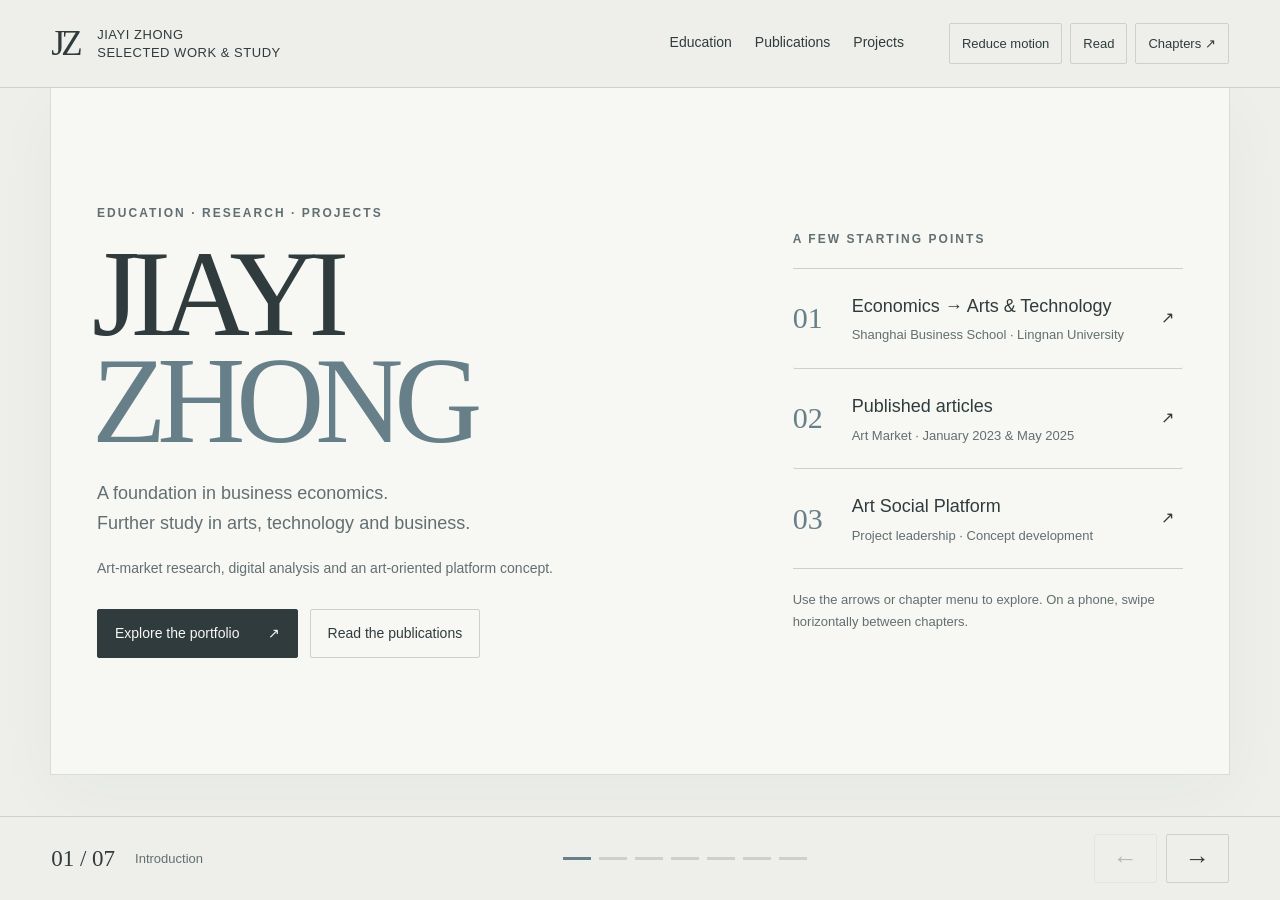
==== index.html @ 995cad55 "Initial commit" ====
<!DOCTYPE html>
<html lang="en">
<head>
  <meta charset="UTF-8">
  <meta name="viewport" content="width=device-width, initial-scale=1">
  <meta name="theme-color" content="#eeefeb">
  <meta name="description"
        content="Jiayi Zhong — education, publications and projects across economics, arts, technology and business.">
  <title>Jiayi Zhong | Education, Research & Projects</title>

  <style>
    :root {
      --paper: #eeefeb;
      --panel: #f7f7f3;
      --ink: #303b3e;
      --muted: #626f72;
      --line: #ccd1cc;
      --blue: #667f88;
      --blue-light: #dfe6e7;
      --sand: #b5aa98;
      --sand-light: #e7e2d9;
      --header: 88px;
      --footer: 84px;
      --serif: Georgia, "Times New Roman", serif;
      --sans: -apple-system, BlinkMacSystemFont, "Segoe UI",
              Arial, sans-serif;
    }

    * { box-sizing: border-box; }

    html {
      scroll-behavior: smooth;
      color-scheme: light;
    }

    body {
      margin: 0;
      background: var(--paper);
      color: var(--ink);
      font-family: var(--sans);
      font-size: 16px;
      line-height: 1.65;
    }

    button, input, select, textarea { font: inherit; }
    button, a { -webkit-tap-highlight-color: transparent; }

    button {
      cursor: pointer;
      color: inherit;
      background: transparent;
      border: 1px solid var(--line);
      border-radius: 2px;
    }

    button, a, summary { touch-action: manipulation; }
    a { color: inherit; text-underline-offset: 4px; }

    button:focus-visible,
    a:focus-visible,
    summary:focus-visible {
      outline: 3px solid var(--blue);
      outline-offset: 5px;
    }

    button:hover { background: var(--blue-light); }
    button:disabled { opacity: .3; cursor: default; }

    h1, h2, h3, p { margin-top: 0; }

    h1, h2 {
      font-family: var(--serif);
      font-weight: 400;
      letter-spacing: -.045em;
    }

    h2 {
      font-size: clamp(36px, 4.6vw, 61px);
      line-height: 1.1;
      margin-bottom: 22px;
    }

    h3 {
      font-size: 21px;
      line-height: 1.35;
      font-weight: 500;
    }

    p { margin-bottom: 18px; }

    .eyebrow {
      margin-bottom: 18px;
      color: var(--muted);
      font-size: 12px;
      font-weight: 600;
      letter-spacing: .17em;
      text-transform: uppercase;
    }

    .small {
      font-size: 14px;
      line-height: 1.6;
      color: var(--muted);
    }

    .muted { color: var(--muted); }

    .sr-only {
      position: absolute;
      width: 1px;
      height: 1px;
      padding: 0;
      margin: -1px;
      overflow: hidden;
      clip: rect(0, 0, 0, 0);
      white-space: nowrap;
      border: 0;
    }

    .site-header {
      position: fixed;
      inset: 0 0 auto;
      height: var(--header);
      z-index: 30;
      display: flex;
      align-items: center;
      justify-content: space-between;
      gap: 20px;
      padding: 0 4vw;
      background: var(--paper);
      border-bottom: 1px solid var(--line);
    }

    .brand {
      display: flex;
      align-items: center;
      gap: 13px;
      flex-shrink: 0;
      padding: 0;
      border: 0;
      text-align: left;
    }

    .brand:hover { background: transparent; }

    .monogram {
      font: 35px/.9 var(--serif);
      letter-spacing: -.1em;
      padding-right: 5px;
    }

    .brand-name {
      font-size: 13px;
      font-weight: 500;
      line-height: 1.35;
      letter-spacing: .04em;
    }

    .primary-nav {
      display: flex;
      gap: 23px;
      margin-left: auto;
      margin-right: 25px;
    }

    .primary-nav button {
      padding: 7px 0;
      border: 0;
      border-bottom: 1px solid transparent;
      font-size: 14px;
    }

    .primary-nav button:hover,
    .primary-nav button[aria-current] {
      background: transparent;
      border-bottom-color: var(--blue);
    }

    .toolbar { display: flex; gap: 8px; }

    .toolbar button {
      padding: 9px 12px;
      font-size: 13px;
      white-space: nowrap;
    }

    .toolbar button[aria-pressed="true"] {
      background: var(--ink);
      color: var(--panel);
      border-color: var(--ink);
    }

    .presentation { overflow: hidden; }

    .presentation #stage {
      position: fixed;
      inset: var(--header) 0 var(--footer);
      overflow: hidden;
      background-image:
        radial-gradient(var(--line) .6px, transparent .6px);
      background-size: 22px 22px;
    }

    .presentation #world {
      position: absolute;
      left: 50%;
      top: 50%;
      transform-origin: 0 0;
      will-change: transform;
    }

    .scene {
      position: relative;
      padding: 42px 46px;
      background: var(--panel);
      border: 1px solid var(--line);
      scroll-margin-top: calc(var(--header) + 18px);
      scrollbar-width: thin;
      scrollbar-color: #a4b1b5 transparent;
    }

    .presentation .scene {
      position: absolute;
      margin: 0;
      overflow: auto;
      overscroll-behavior: contain;
      transform-origin: center;
      box-shadow: 0 20px 65px rgba(40, 55, 60, .035);
    }

    .presentation .scene:not(.active) {
      pointer-events: none;
      opacity: .72;
    }

    .presentation .scene.active { border-color: #d8ddd7; }

    .scene::-webkit-scrollbar { width: 5px; }
    .scene::-webkit-scrollbar-thumb { background: #a4b1b5; }

    .hero-layout {
      min-height: 100%;
      display: grid;
      grid-template-columns: 1.25fr .75fr;
      gap: 45px;
      align-items: center;
    }

    .hero-title {
      margin: 0 0 24px -5px;
      font-size: clamp(75px, 10vw, 122px);
      line-height: .87;
      letter-spacing: -.075em;
    }

    .hero-title span {
      display: block;
      color: var(--blue);
    }

    .hero-intro {
      max-width: 470px;
      font-size: 18px;
      color: var(--muted);
      line-height: 1.7;
    }

    .hero-links {
      display: flex;
      flex-wrap: wrap;
      gap: 12px;
      margin-top: 30px;
    }

    .solid-button,
    .text-button {
      display: inline-flex;
      align-items: center;
      justify-content: space-between;
      gap: 28px;
      padding: 12px 17px;
      font-size: 14px;
      text-decoration: none;
    }

    .solid-button {
      border: 1px solid var(--ink);
      background: var(--ink);
      color: var(--panel);
    }

    .solid-button:hover {
      color: white;
      background: var(--blue);
      border-color: var(--blue);
    }

    .text-button { border: 1px solid var(--line); }
    .text-button:hover { background: var(--blue-light); }

    .hero-index {
      border-top: 1px solid var(--line);
      border-bottom: 1px solid var(--line);
    }

    .index-row {
      display: grid;
      grid-template-columns: 47px 1fr 22px;
      width: 100%;
      gap: 12px;
      align-items: center;
      padding: 23px 0;
      border: 0;
      border-bottom: 1px solid var(--line);
      text-align: left;
    }

    .index-row:last-child { border-bottom: 0; }
    .index-row:hover { background: transparent; color: var(--blue); }

    .index-number {
      font: 30px var(--serif);
      color: var(--blue);
    }

    .index-row strong {
      display: block;
      font-size: 18px;
      font-weight: 500;
    }

    .index-row small {
      display: block;
      color: var(--muted);
      font-size: 13px;
      line-height: 1.5;
      margin-top: 4px;
    }

    .hero-note {
      margin: 20px 0 0;
      font-size: 13px;
      color: var(--muted);
    }

    .section-heading {
      display: grid;
      grid-template-columns: 1fr .8fr;
      gap: 36px;
      align-items: end;
      margin-bottom: 24px;
    }

    .section-heading h2 { margin-bottom: 0; }
    .section-heading > p { margin-bottom: 3px; color: var(--muted); }

    .education-list {
      display: grid;
      gap: 14px;
    }

    .education-card {
      display: grid;
      grid-template-columns: 170px 1fr;
      gap: 24px;
      padding: 22px 0;
      border-top: 1px solid var(--line);
    }

    .education-date {
      padding-top: 2px;
      font-size: 14px;
      color: var(--muted);
    }

    .education-date strong {
      display: block;
      margin-top: 6px;
      color: var(--blue);
      font-size: 12px;
      font-weight: 500;
      text-transform: uppercase;
      letter-spacing: .08em;
    }

    .education-card h3 { margin: 0 0 5px; }

    .degree {
      margin-bottom: 7px;
      font-size: 17px;
    }

    .location {
      color: var(--muted);
      font-size: 13px;
    }

    .course-list {
      display: grid;
      grid-template-columns: 1fr 1fr;
      gap: 5px 22px;
      margin: 12px 0 0;
      padding-left: 18px;
      font-size: 14px;
      color: var(--muted);
    }

    .score-row {
      display: flex;
      flex-wrap: wrap;
      gap: 16px;
      align-items: center;
      margin-top: 12px;
      font-size: 14px;
    }

    .score-row strong {
      font-family: var(--serif);
      font-size: 24px;
      font-weight: 400;
      color: var(--blue);
    }

    .score-track {
      width: 145px;
      height: 5px;
      background: var(--blue-light);
    }

    .score-track span {
      display: block;
      width: 85.29%;
      height: 100%;
      background: var(--blue);
    }

    .publication-grid {
      display: grid;
      grid-template-columns: 1fr 1fr;
      gap: 22px;
      margin-top: 28px;
    }

    .publication-card {
      display: flex;
      flex-direction: column;
      padding: 25px;
      border: 1px solid var(--line);
      background: #f1f3ef;
    }

    .publication-card:first-child {
      border-top: 3px solid var(--blue);
    }

    .publication-card:last-child {
      border-top: 3px solid var(--sand);
    }

    .publication-meta {
      display: flex;
      flex-wrap: wrap;
      align-items: center;
      justify-content: space-between;
      gap: 10px;
      margin-bottom: 22px;
      color: var(--muted);
      font-size: 13px;
    }

    .author-role {
      padding: 3px 8px;
      border: 1px solid var(--line);
      color: var(--ink);
      font-size: 12px;
      white-space: nowrap;
    }

    .publication-card h3 {
      font: 28px/1.2 var(--serif);
      margin-bottom: 18px;
    }

    .publication-card p {
      font-size: 15px;
      color: var(--muted);
    }

    .publication-card .publication-link {
      align-self: flex-start;
      margin-top: auto;
      padding-top: 14px;
      font-size: 14px;
    }

    .publication-link button {
      border: 0;
      padding: 0;
      text-decoration: underline;
      text-underline-offset: 4px;
      font-size: 14px;
    }

    .publication-link button:hover { background: transparent; }

    .two-columns {
      display: grid;
      grid-template-columns: .85fr 1.15fr;
      gap: 40px;
      align-items: start;
    }

    .two-columns > * { min-width: 0; }

    .research-topics {
      margin: 27px 0 20px;
      padding: 0;
      list-style: none;
    }

    .research-topics li {
      padding: 10px 0;
      border-bottom: 1px solid var(--line);
      font-size: 16px;
    }

    .research-topics li span {
      display: inline-block;
      min-width: 34px;
      color: var(--blue);
      font: 18px var(--serif);
    }

    .chart-panel {
      padding: 27px;
      border: 1px solid var(--line);
      background: #f0f3f1;
    }

    .chart-panel h3 { font-size: 19px; }

    .segmented {
      display: flex;
      flex-wrap: wrap;
      gap: 6px;
      margin: 18px 0;
    }

    .segmented button {
      padding: 7px 10px;
      font-size: 13px;
    }

    .segmented button[aria-pressed="true"] {
      color: var(--panel);
      background: var(--ink);
      border-color: var(--ink);
    }

    .catalogue-number {
      font: 72px/1 var(--serif);
      letter-spacing: -.06em;
      color: var(--blue);
      margin: 24px 0 7px;
    }

    #catalogueLabel {
      display: block;
      min-height: 25px;
      margin-bottom: 24px;
      font-size: 14px;
    }

    .catalogue-bar {
      display: flex;
      gap: 4px;
      width: 100%;
      height: 110px;
      margin-bottom: 13px;
    }

    .catalogue-segment {
      display: flex;
      flex-direction: column;
      justify-content: center;
      align-items: center;
      gap: 2px;
      min-width: 0;
      padding: 8px;
      border: 0;
      transition: opacity .25s ease;
    }

    .catalogue-segment:first-child {
      flex: 108;
      background: var(--blue);
      color: white;
    }

    .catalogue-segment:last-child {
      flex: 51;
      background: var(--sand-light);
      color: var(--ink);
    }

    .catalogue-segment:hover { filter: brightness(1.04); }
    .catalogue-segment.dimmed { opacity: .36; }

    .catalogue-segment strong {
      font: 29px var(--serif);
      font-weight: 400;
    }

    .catalogue-segment span,
    .catalogue-segment small {
      font-size: 12px;
      white-space: nowrap;
    }

    .chart-note {
      margin: 18px 0;
      padding-top: 15px;
      min-height: 88px;
      border-top: 1px solid var(--line);
      color: var(--muted);
      font-size: 14px;
    }

    details > summary {
      cursor: pointer;
      list-style-position: outside;
    }

    .data-details {
      margin-top: 15px;
      font-size: 14px;
    }

    table {
      border-collapse: collapse;
      width: 100%;
      margin-top: 12px;
      font-size: 13px;
    }

    th, td {
      text-align: left;
      padding: 8px 4px;
      border-bottom: 1px solid var(--line);
    }

    th { font-weight: 500; }

    .project-card {
      background: var(--blue-light);
      border: 1px solid var(--line);
      padding: 30px;
    }

    .project-card h3 {
      font: 36px/1.12 var(--serif);
      margin-bottom: 18px;
    }

    .project-role {
      display: inline-block;
      margin-bottom: 16px;
      padding: 4px 10px;
      border: 1px solid #b9c6c9;
      font-size: 13px;
    }

    .project-pillars {
      display: grid;
      grid-template-columns: repeat(3, 1fr);
      gap: 10px;
      margin-top: 25px;
    }

    .pillar {
      padding: 15px 10px;
      border-top: 1px solid #aabac0;
    }

    .pillar span {
      display: block;
      color: var(--muted);
      font: 22px var(--serif);
      margin-bottom: 10px;
    }

    .pillar strong {
      display: block;
      font-size: 14px;
      font-weight: 500;
      line-height: 1.4;
    }

    .leadership {
      margin-top: 25px;
      border-top: 1px solid var(--line);
    }

    .leadership-item {
      padding: 18px 0;
      border-bottom: 1px solid var(--line);
    }

    .leadership-item h3 {
      margin-bottom: 5px;
      font-size: 17px;
    }

    .leadership-item p {
      margin: 0;
      color: var(--muted);
      font-size: 14px;
    }

    .experience-layout {
      display: grid;
      grid-template-columns: .62fr 1.38fr;
      gap: 35px;
    }

    .experience-metric {
      border-top: 1px solid var(--line);
      padding: 18px 0;
    }

    .experience-metric strong {
      display: block;
      color: var(--blue);
      font: 42px/1.1 var(--serif);
      margin-bottom: 8px;
    }

    .experience-metric p {
      font-size: 14px;
      color: var(--muted);
      margin-bottom: 0;
    }

    .experience-list {
      border-top: 1px solid var(--line);
    }

    .job {
      padding: 19px 0;
      border-bottom: 1px solid var(--line);
    }

    .job summary { padding-left: 5px; }

    .job summary strong {
      font-weight: 500;
      font-size: 18px;
    }

    .job-summary {
      display: block;
      margin: 5px 0 0 20px;
      font-size: 13px;
      color: var(--muted);
    }

    .job ul {
      padding-left: 23px;
      margin: 16px 0 0;
      font-size: 15px;
      color: var(--muted);
    }

    .job li { margin: 0 0 11px; }

    .contact-grid {
      display: grid;
      grid-template-columns: 1.05fr .95fr;
      gap: 42px;
    }

    .honor-row {
      display: grid;
      grid-template-columns: 104px 1fr;
      gap: 16px;
      padding: 14px 0;
      border-bottom: 1px solid var(--line);
      font-size: 15px;
    }

    .honor-row > span {
      color: var(--muted);
      font-size: 13px;
    }

    .honor-row p { margin: 0; }

    .language-row {
      display: flex;
      justify-content: space-between;
      gap: 15px;
      padding: 9px 0;
      border-bottom: 1px solid var(--line);
      font-size: 15px;
    }

    .language-row span { color: var(--muted); }

    .tags {
      display: flex;
      flex-wrap: wrap;
      gap: 8px;
      padding: 0;
      list-style: none;
    }

    .tags li {
      padding: 7px 11px;
      border: 1px solid var(--line);
      font-size: 14px;
    }

    .contact-block {
      grid-column: 1 / -1;
      border-top: 1px solid var(--line);
      margin-top: 8px;
      padding-top: 23px;
    }

    .contact-block a {
      overflow-wrap: anywhere;
      text-decoration-thickness: 1px;
    }

    .email {
      display: block;
      margin-bottom: 9px;
      font: clamp(23px, 3.8vw, 40px)/1.2 var(--serif);
      letter-spacing: -.03em;
    }

    .footer-nav {
      position: fixed;
      inset: auto 0 0;
      height: var(--footer);
      z-index: 30;
      display: flex;
      justify-content: space-between;
      align-items: center;
      gap: 25px;
      padding: 0 4vw;
      background: var(--paper);
      border-top: 1px solid var(--line);
    }

    .chapter-status {
      display: flex;
      align-items: center;
      gap: 20px;
      min-width: 225px;
    }

    #counter {
      font: 23px var(--serif);
      white-space: nowrap;
    }

    #chapterName {
      font-size: 13px;
      color: var(--muted);
    }

    .progress-nav { display: flex; gap: 8px; }

    .progress-nav button {
      width: 28px;
      height: 22px;
      padding: 9px 0;
      border: 0;
      position: relative;
    }

    .progress-nav button::before {
      content: "";
      display: block;
      height: 3px;
      width: 100%;
      background: var(--line);
    }

    .progress-nav button:hover { background: transparent; }
    .progress-nav button[aria-current]::before { background: var(--blue); }

    .arrow-buttons { display: flex; gap: 9px; }

    .arrow-buttons button {
      padding: 3px 18px;
      font-size: 25px;
    }

    #contents {
      width: min(900px, calc(100vw - 32px));
      max-height: calc(100vh - 44px);
      border: 1px solid var(--line);
      padding: 32px;
      color: var(--ink);
      background: var(--panel);
      overflow: auto;
    }

    #contents::backdrop { background: rgba(39, 52, 57, .65); }

    .contents-heading {
      display: flex;
      align-items: center;
      justify-content: space-between;
      gap: 20px;
      margin-bottom: 18px;
    }

    .contents-heading h2 {
      margin: 0;
      font-size: 39px;
    }

    #closeContents { padding: 6px 13px; }

    .contents-grid {
      display: grid;
      grid-template-columns: 1fr 1fr;
      gap: 10px;
    }

    .contents-grid button {
      padding: 20px;
      text-align: left;
    }

    .contents-grid button span {
      color: var(--blue);
      font: 22px var(--serif);
      margin-right: 12px;
    }

    .contents-grid button strong {
      font-size: 16px;
      font-weight: 500;
    }

    .contents-grid button small {
      display: block;
      margin-top: 8px;
      color: var(--muted);
      font-size: 13px;
    }

    .reading { overflow: auto; }

    .reading #stage {
      position: relative;
      margin: calc(var(--header) + 22px) 0 calc(var(--footer) + 22px);
      overflow: visible;
    }

    .reading #world {
      position: static;
      transform: none !important;
    }

    .reading .scene {
      position: relative !important;
      left: auto !important;
      top: auto !important;
      width: min(1180px, calc(100% - 32px)) !important;
      height: auto !important;
      min-height: 560px;
      margin: 0 auto 25px;
      transform: none !important;
      opacity: 1;
    }

    .reading .hero-layout { min-height: 490px; }
    .reading .progress-nav { display: none; }

    .no-js .primary-nav,
    .no-js .toolbar,
    .no-js .footer-nav {
      display: none;
    }

    .no-js .hero-links { display: none; }

    .no-js-note {
      max-width: 1180px;
      margin: calc(var(--header) + 16px) auto 0;
      padding: 0 20px;
    }

    .reduced *,
    .reduced *::before,
    .reduced *::after {
      scroll-behavior: auto !important;
      transition: none !important;
    }

    @media (max-width: 1000px) {
      .primary-nav { gap: 16px; margin-right: 10px; }
      .brand-name { display: none; }
      .scene { padding: 32px; }
      .two-columns { gap: 28px; }
      .experience-layout { grid-template-columns: .7fr 1.3fr; gap: 26px; }
    }

    @media (max-width: 820px) {
      .primary-nav { display: none; }

      .hero-layout,
      .two-columns,
      .section-heading,
      .publication-grid,
      .experience-layout,
      .contact-grid {
        grid-template-columns: 1fr;
      }

      .hero-layout { gap: 28px; }
      .hero-title { font-size: 91px; }
      .hero-index { margin-top: 5px; }

      .index-row { padding: 16px 0; }

      .section-heading { gap: 16px; }
      .section-heading > p { max-width: 600px; }
      .publication-grid { gap: 17px; }

      .experience-metrics {
        display: grid;
        grid-template-columns: 1fr 1fr;
        gap: 20px;
      }

      .contact-grid { gap: 27px; }
      .progress-nav { display: none; }
      .contact-block { grid-column: auto; }
    }

    @media (max-width: 600px) {
      :root { --header: 76px; --footer: 72px; }

      .site-header {
        gap: 10px;
        padding: 0 16px;
      }

      .monogram { font-size: 29px; }

      .toolbar { gap: 5px; }

      .toolbar button {
        font-size: 12px;
        padding: 8px 9px;
      }

      .scene { padding: 25px 21px; }
      .eyebrow { font-size: 11px; }
      h2 { font-size: 39px; }

      .hero-title {
        font-size: clamp(66px, 20vw, 90px);
        margin-bottom: 22px;
      }

      .hero-intro { font-size: 16px; }
      .hero-links { margin-top: 22px; }
      .hero-layout { gap: 24px; }

      .hero-index .index-row { padding: 13px 0; }
      .index-row strong { font-size: 16px; }

      .education-card {
        grid-template-columns: 1fr;
        gap: 9px;
        padding: 20px 0;
      }

      .education-date strong {
        display: inline-block;
        margin-left: 10px;
        margin-top: 0;
      }

      .course-list { grid-template-columns: 1fr; }

      .publication-card { padding: 21px; }
      .publication-card h3 { font-size: 27px; }

      .chart-panel { padding: 22px 18px; }
      .catalogue-number { font-size: 66px; }

      .catalogue-bar { height: 110px; }

      .project-card { padding: 24px 20px; }
      .project-card h3 { font-size: 33px; }
      .project-pillars { gap: 4px; }
      .pillar { padding: 13px 6px; }
      .pillar strong { font-size: 13px; }

      .experience-metric strong { font-size: 35px; }

      .honor-row {
        grid-template-columns: 82px 1fr;
        gap: 12px;
      }

      .footer-nav {
        padding: 0 16px;
        gap: 12px;
      }

      .chapter-status {
        gap: 11px;
        min-width: 0;
      }

      #counter { font-size: 21px; }
      #chapterName { font-size: 12px; }

      .arrow-buttons { gap: 6px; }
      .arrow-buttons button { padding: 2px 12px; }

      #contents { padding: 24px 18px; }
      .contents-heading h2 { font-size: 33px; }
      .contents-grid { grid-template-columns: 1fr; }
      .contents-grid button { padding: 15px; }

      .reading .scene {
        min-height: 0;
        width: calc(100% - 24px) !important;
      }

      .reading .hero-layout { min-height: 0; }
    }

    @media (prefers-reduced-motion: reduce) {
      html { scroll-behavior: auto; }
      * { transition: none !important; }
    }

    @media print {
      .site-header,
      .footer-nav,
      .toolbar,
      .hero-links,
      #contents {
        display: none !important;
      }

      body { overflow: visible !important; }

      #stage, #world {
        position: static !important;
        overflow: visible !important;
        transform: none !important;
        margin: 0 !important;
      }

      .scene {
        position: relative !important;
        left: auto !important;
        top: auto !important;
        width: 100% !important;
        height: auto !important;
        min-height: 0 !important;
        transform: none !important;
        opacity: 1 !important;
        padding: 24px;
        margin: 0 0 24px;
        break-inside: avoid;
      }
    }
  </style>
</head>

<body class="reading no-js">

  <header class="site-header">
    <button class="brand" data-step="0" aria-label="Go to introduction">
      <span class="monogram">JZ</span>
      <span class="brand-name">JIAYI ZHONG<br>SELECTED WORK & STUDY</span>
    </button>

    <nav class="primary-nav" aria-label="Featured sections">
      <button data-step="1">Education</button>
      <button data-step="2">Publications</button>
      <button data-step="4">Projects</button>
    </nav>

    <div class="toolbar">
      <button id="motion"
              type="button"
              aria-pressed="false"
              title="Turn reduced motion on or off">
        Reduce motion
      </button>

      <button id="read"
              type="button"
              aria-pressed="false"
              aria-label="Switch to continuous reading">
        Read
      </button>

      <button id="openContents"
              type="button"
              aria-haspopup="dialog">
        Chapters ↗
      </button>
    </div>
  </header>

  <noscript>
    <p class="no-js-note">
      You are viewing the continuous reading version.
      Enable JavaScript for animated navigation and interactive charts.
    </p>
  </noscript>

  <main id="stage" aria-label="Jiayi Zhong interactive portfolio">
    <div id="world">

      <!-- 01 / INTRODUCTION -->
      <section class="scene"
               id="about"
               data-title="Introduction"
               aria-labelledby="aboutTitle">

        <div class="hero-layout">
          <div>
            <p class="eyebrow">Education · Research · Projects</p>

            <h1 id="aboutTitle" class="hero-title">
              JIAYI
              <span>ZHONG</span>
            </h1>

            <p class="hero-intro">
              A foundation in business economics.<br>
              Further study in arts, technology and business.
            </p>

            <p class="small">
              Art-market research, digital analysis and an
              art-oriented platform concept.
            </p>

            <div class="hero-links">
              <button class="solid-button" data-step="1">
                Explore the portfolio <span aria-hidden="true">↗</span>
              </button>
              <button class="text-button" data-step="2">
                Read the publications
              </button>
            </div>
          </div>

          <div>
            <p class="eyebrow">A few starting points</p>

            <div class="hero-index">
              <button class="index-row" data-step="1">
                <span class="index-number">01</span>
                <span>
                  <strong>Economics → Arts & Technology</strong>
                  <small>Shanghai Business School · Lingnan University</small>
                </span>
                <span aria-hidden="true">↗</span>
              </button>

              <button class="index-row" data-step="2">
                <span class="index-number">02</span>
                <span>
                  <strong>Published articles</strong>
                  <small>Art Market · January 2023 & May 2025</small>
                </span>
                <span aria-hidden="true">↗</span>
              </button>

              <button class="index-row" data-step="4">
                <span class="index-number">03</span>
                <span>
                  <strong>Art Social Platform</strong>
                  <small>Project leadership · Concept development</small>
                </span>
                <span aria-hidden="true">↗</span>
              </button>
            </div>

            <p class="hero-note">
              Use the arrows or chapter menu to explore.
              On a phone, swipe horizontally between chapters.
            </p>
          </div>
        </div>
      </section>

      <!-- 02 / EDUCATION -->
      <section class="scene"
               id="education"
               data-title="Education"
               aria-labelledby="educationTitle">

        <p class="eyebrow">01 / Education</p>

        <div class="section-heading">
          <h2 id="educationTitle">An interdisciplinary<br>foundation.</h2>
          <p>
            Business economics, followed by postgraduate study
            connecting the arts with technology and commercial practice.
          </p>
        </div>

        <div class="education-list">
          <article class="education-card">
            <div class="education-date">
              Aug. 2026 – Jun. 2027
              <strong>Expected graduation</strong>
            </div>

            <div>
              <h3>Lingnan University</h3>
              <p class="degree">
                Master of Science in Arts Technology and Business
                <span class="muted">(MScATB)</span>
              </p>
              <div class="location">Hong Kong SAR</div>

              <ul class="course-list">
                <li>Accounting and Finance for Arts Industry</li>
                <li>Art Finance and Technology</li>
                <li>History of Chinese and Western Art</li>
                <li>Design Thinking and Creativity</li>
                <li>Interactive Arts and Technology</li>
                <li>From AI to NFTs</li>
              </ul>
            </div>
          </article>

          <article class="education-card">
            <div class="education-date">Sep. 2019 – Jun. 2023</div>

            <div>
              <h3>Shanghai Business School</h3>
              <p class="degree">Bachelor of Economics, Business Economics</p>
              <div class="location">Shanghai, China</div>

              <div class="score-row">
                <span>Average score</span>
                <strong>85.29 <span class="small">/ 100</span></strong>
                <div class="score-track" aria-hidden="true"><span></span></div>
              </div>

              <p class="small" style="margin: 12px 0 0;">
                Core courses: Macroeconomics, Microeconomics,
                Statistical Methods.
              </p>
            </div>
          </article>

          <article class="education-card">
            <div class="education-date">Jan. 2022</div>

            <div>
              <h3>York University</h3>
              <p class="degree">
                Innovation, Strategic Management and Global Leadership
                Training Programme
              </p>
              <div class="location">Toronto, Canada · Online</div>
              <p class="small" style="margin: 8px 0 0;">
                Certificate in Strategic Leadership and Innovation
              </p>
            </div>
          </article>
        </div>
      </section>

      <!-- 03 / PUBLICATIONS -->
      <section class="scene"
               id="publications"
               data-title="Publications"
               aria-labelledby="publicationsTitle">

        <p class="eyebrow">02 / Research & Publications</p>

        <div class="section-heading">
          <h2 id="publicationsTitle">Reading the market<br>through its records.</h2>
          <p>
            Two articles in <em>Art Market</em>, examining an artist’s
            auction history and the changing practices of auction houses.
          </p>
        </div>

        <div class="publication-grid">
          <article class="publication-card">
            <div class="publication-meta">
              <span>May 2025 · <em>Art Market</em></span>
              <span class="author-role">First author</span>
            </div>

            <h3>
              She Is Unmistakably Herself: An Analysis of the Auction
              Market for Berthe Morisot’s Works
            </h3>

            <p>
              Analysed historical auction catalogues and market-price
              data to trace the auction performance of Berthe Morisot’s
              works from the 1960s to the 21st century.
            </p>

            <p>
              Compared media, auction houses, geographic markets and
              price trends to examine changes in the market recognition
              of her works.
            </p>

            <div class="publication-link">
              <a href="https://morisot-art-market.hoiyeungkan.chatgpt.site/"
                 target="_blank"
                 rel="noopener noreferrer">
                Explore the interactive article ↗
              </a>
            </div>
          </article>

          <article class="publication-card">
            <div class="publication-meta">
              <span>January 2023 · <em>Art Market</em></span>
              <span class="author-role">Third author</span>
            </div>

            <h3>
              Those Green-Cover Auction Catalogues of the 1960s–1970s
            </h3>

            <p>
              Examined 159 historical auction catalogues from Sotheby’s
              and Christie’s: 108 from Sotheby’s and 51 from Christie’s.
            </p>

            <p>
              Analysed catalogue design, auction rules, commission
              structures and pricing information to explore changes
              in auction-house practices and the development of the
              modern art auction market.
            </p>

            <div class="publication-link">
              <button data-step="3">Explore the research sample ↗</button>
            </div>
          </article>
        </div>
      </section>

      <!-- 04 / RESEARCH DATA -->
      <section class="scene"
               id="research"
               data-title="Research sample"
               aria-labelledby="researchTitle">

        <div class="two-columns">
          <div>
            <p class="eyebrow">03 / A closer look at the research</p>
            <h2 id="researchTitle">159 catalogues.<br>A record of change.</h2>

            <p>
              The co-authored study of green-cover auction catalogues
              draws on materials from two auction houses in the
              1960s–1970s.
            </p>

            <ul class="research-topics">
              <li><span>01</span> Catalogue design</li>
              <li><span>02</span> Auction rules</li>
              <li><span>03</span> Commission structures</li>
              <li><span>04</span> Pricing information</li>
            </ul>

            <p class="small">
              Source: research sample reported in the supplied CV,
              for “Those Green-Cover Auction Catalogues of the
              1960s–1970s”, <em>Art Market</em>, January 2023.
            </p>
          </div>

          <div class="chart-panel">
            <h3>Composition of the catalogue sample</h3>
            <p class="small">Select an auction house to inspect its contribution.</p>

            <div class="segmented"
                 role="group"
                 aria-label="Focus on an auction house">
              <button data-house="all" aria-pressed="true">All catalogues</button>
              <button data-house="sothebys" aria-pressed="false">Sotheby’s</button>
              <button data-house="christies" aria-pressed="false">Christie’s</button>
            </div>

            <div id="catalogueNumber" class="catalogue-number">159</div>
            <span id="catalogueLabel">historical auction catalogues</span>

            <div class="catalogue-bar"
                 role="group"
                 aria-label="108 Sotheby's catalogues and 51 Christie's catalogues">
              <button class="catalogue-segment"
                      data-house="sothebys"
                      aria-label="Sotheby's: 108 catalogues, 67.9 percent of the sample"
                      aria-pressed="false">
                <small>Sotheby’s</small>
                <strong>108</strong>
                <span>67.9%</span>
              </button>

              <button class="catalogue-segment"
                      data-house="christies"
                      aria-label="Christie's: 51 catalogues, 32.1 percent of the sample"
                      aria-pressed="false">
                <small>Christie’s</small>
                <strong>51</strong>
                <span>32.1%</span>
              </button>
            </div>

            <p class="small">Share of the 159-catalogue sample.</p>

            <p id="catalogueNote" class="chart-note" aria-live="polite">
              The study examined 108 Sotheby’s and 51 Christie’s
              catalogues from the 1960s–1970s.
            </p>

            <details class="data-details">
              <summary>View the underlying data</summary>
              <table>
                <caption class="sr-only">Catalogue sample by auction house</caption>
                <thead>
                  <tr>
                    <th scope="col">Auction house</th>
                    <th scope="col">Catalogues</th>
                    <th scope="col">Share</th>
                  </tr>
                </thead>
                <tbody>
                  <tr><th scope="row">Sotheby’s</th><td>108</td><td>67.9%</td></tr>
                  <tr><th scope="row">Christie’s</th><td>51</td><td>32.1%</td></tr>
                  <tr><th scope="row">Total</th><td>159</td><td>100%</td></tr>
                </tbody>
              </table>
            </details>
          </div>
        </div>
      </section>

      <!-- 05 / PROJECTS -->
      <section class="scene"
               id="projects"
               data-title="Projects"
               aria-labelledby="projectsTitle">

        <div class="two-columns">
          <div>
            <p class="eyebrow">04 / Entrepreneurship & Leadership</p>
            <h2 id="projectsTitle">Bringing art,<br>people and ideas<br>together.</h2>

            <p>
              Project leadership in an art-oriented platform concept,
              alongside campus roles in event organisation and culture.
            </p>

            <div class="leadership">
              <div class="leadership-item">
                <h3>Head of Event Organization Department</h3>
                <p>SBS Business Economics Association</p>
              </div>

              <div class="leadership-item">
                <h3>Head of Campus Culture Department</h3>
                <p>SBS Student Union</p>
              </div>
            </div>
          </div>

          <article class="project-card">
            <span class="project-role">Project Leader</span>
            <h3>Art Social Platform</h3>

            <p class="small">
              8th China International College Students’ “Internet+”
              Innovation and Entrepreneurship Competition
            </p>

            <p>
              Developed an art-oriented platform concept combining
              cultural content, user engagement and business-model thinking.
            </p>

            <div class="project-pillars" aria-label="Three elements of the platform concept">
              <div class="pillar">
                <span>01</span>
                <strong>Cultural<br>content</strong>
              </div>
              <div class="pillar">
                <span>02</span>
                <strong>User<br>engagement</strong>
              </div>
              <div class="pillar">
                <span>03</span>
                <strong>Business-model<br>thinking</strong>
              </div>
            </div>
          </article>
        </div>
      </section>

      <!-- 06 / EXPERIENCE -->
      <section class="scene"
               id="experience"
               data-title="Experience"
               aria-labelledby="experienceTitle">

        <p class="eyebrow">05 / Professional Experience</p>

        <div class="section-heading">
          <h2 id="experienceTitle">Practice across<br>different contexts.</h2>
          <p>
            Auction operations, digital research, communication
            and project coordination.
          </p>
        </div>

        <div class="experience-layout">
          <aside>
            <p class="small">Assembly Global · Digital-performance research</p>

            <div class="experience-metrics">
              <div class="experience-metric">
                <strong>3,000+</strong>
                <p>Data points structured during a four-month study.</p>
              </div>

              <div class="experience-metric">
                <strong>500+</strong>
                <p>Media items monitored per day.</p>
              </div>
            </div>
          </aside>

          <div class="experience-list">
            <details class="job">
              <summary>
                <strong>Shanghai Auction Co., Ltd.</strong>
                <span class="job-summary">
                  Artwork Department Intern · Shanghai<br>
                  Dec. 2021 – Jan. 2022
                </span>
              </summary>
              <ul>
                <li>
                  Supported the preparation and on-site execution of
                  art auctions and previews, including exhibition
                  installation, lot information organisation and
                  showroom coordination.
                </li>
                <li>
                  Introduced artworks and guided visitors during auction
                  events, developing first-hand understanding of client
                  engagement, art presentation and the commercial
                  operation of the auction market.
                </li>
                <li>
                  Handled post-auction documentation and archival work,
                  gaining practical exposure to auction records,
                  artwork information management and market-facing
                  operations.
                </li>
              </ul>
            </details>

            <details class="job">
              <summary>
                <strong>Assembly Global</strong>
                <span class="job-summary">
                  Digital Marketing Intern · Shanghai<br>
                  Aug. 2022 – Dec. 2022
                </span>
              </summary>
              <ul>
                <li>
                  Conducted a four-month digital-performance study for
                  clients and competitors, collecting and structuring
                  3,000+ data points on brand mentions, audience
                  engagement and public sentiment.
                </li>
                <li>
                  Performed daily media monitoring, data collection and
                  analysis with a monitoring volume of 500+ items per
                  day, translating quantitative findings into concise
                  project insights.
                </li>
                <li>
                  Contributed to a digital-promotion project for
                  vulnerable communities and coordinated with community
                  organisations serving senior and disabled groups,
                  building experience in audience research and
                  social-impact communication.
                </li>
              </ul>
            </details>

            <details class="job">
              <summary>
                <strong>Peanuts Network</strong>
                <span class="job-summary">
                  Office Administration Intern · Guangzhou<br>
                  Jun. 2023 – May 2024
                </span>
              </summary>
              <ul>
                <li>
                  Supported recruitment and organisational initiatives
                  by analysing departmental hiring needs, developing
                  candidate profiles and coordinating cross-functional
                  communication.
                </li>
                <li>
                  Organised internal communication programmes centred
                  on diversity, equity and inclusion, and coordinated
                  stakeholders to ensure effective programme implementation.
                </li>
                <li>
                  Assisted with administrative processes and policy-related
                  information management, strengthening project coordination,
                  documentation and stakeholder communication skills.
                </li>
              </ul>
            </details>

            <details class="job">
              <summary>
                <strong>Xiayue Education</strong>
                <span class="job-summary">
                  Overseas Study Application & Operations Support · Guangzhou<br>
                  May 2024 – Jul. 2026
                </span>
              </summary>
              <ul>
                <li>
                  Managed end-to-end applications for Hong Kong and
                  Singapore programmes, covering document review,
                  online submission, admissions follow-up and
                  pre-arrival arrangements; supported 50+ student cases
                  across postgraduate and doctoral applications.
                </li>
                <li>
                  Prepared and refined application materials including
                  personal statements, CVs and recommendation letters,
                  translating students’ academic, research and professional
                  experience into programme-specific narratives.
                </li>
                <li>
                  Supported social-media operations on WeChat and
                  Xiaohongshu, developing education-focused promotional
                  copy and content while strengthening audience-oriented
                  communication and brand presentation.
                </li>
                <li>
                  Coordinated internal operations through application
                  tracking, contract/document management, financial
                  reporting and regular progress meetings, ensuring
                  deadlines and cross-functional tasks were delivered
                  efficiently.
                </li>
              </ul>
            </details>
          </div>
        </div>
      </section>

      <!-- 07 / HONORS, SKILLS & CONTACT -->
      <section class="scene"
               id="contact"
               data-title="Skills & Contact"
               aria-labelledby="contactTitle">

        <p class="eyebrow">06 / Honors, Skills & Contact</p>

        <div class="section-heading">
          <h2 id="contactTitle">Further details.</h2>
          <p>
            Academic recognition, languages and the tools
            used across study and work.
          </p>
        </div>

        <div class="contact-grid">
          <div>
            <h3>Honors</h3>

            <div class="honor-row">
              <span>2023</span>
              <p>Outstanding Graduate of Shanghai Business School</p>
            </div>

            <div class="honor-row">
              <span>2020–2021</span>
              <p>Outstanding Student Leader<br>Merit Student Award</p>
            </div>

            <div class="honor-row">
              <span>2019–2020</span>
              <p>Second-prize Scholarship</p>
            </div>

            <div class="honor-row">
              <span>4 awards</span>
              <p>Third-prize Scholarship</p>
            </div>
          </div>

          <div>
            <h3>Languages</h3>

            <div class="language-row">
              <strong>English</strong>
              <span>IELTS 6.5 · CET4 & CET6</span>
            </div>
            <div class="language-row">
              <strong>Cantonese</strong>
              <span>Native</span>
            </div>
            <div class="language-row">
              <strong>Mandarin</strong>
              <span>Native</span>
            </div>

            <h3 style="margin-top: 27px;">Technical skills</h3>
            <ul class="tags" aria-label="Technical skills">
              <li>Microsoft Office</li>
              <li>Power BI</li>
              <li>STATA</li>
              <li>Python</li>
            </ul>
          </div>

          <div class="contact-block">
            <p class="eyebrow">Jiayi Zhong</p>
            <a class="email" href="mailto:zjy17825495865@163.com">
              zjy17825495865@163.com
            </a>
            <a href="tel:+8619584755618">(+86) 19584755618</a>
          </div>
        </div>
      </section>

    </div>
  </main>

  <nav class="footer-nav" aria-label="Portfolio navigation">
    <div class="chapter-status">
      <span id="counter">01 / 07</span>
      <span id="chapterName">Introduction</span>
    </div>

    <div class="progress-nav" aria-label="Jump to a chapter">
      <button data-step="0" aria-label="Introduction"></button>
      <button data-step="1" aria-label="Education"></button>
      <button data-step="2" aria-label="Publications"></button>
      <button data-step="3" aria-label="Research sample"></button>
      <button data-step="4" aria-label="Projects"></button>
      <button data-step="5" aria-label="Experience"></button>
      <button data-step="6" aria-label="Skills and contact"></button>
    </div>

    <div class="arrow-buttons">
      <button id="previous" aria-label="Previous chapter">←</button>
      <button id="next" aria-label="Next chapter">→</button>
    </div>
  </nav>

  <dialog id="contents" aria-labelledby="contentsTitle">
    <div class="contents-heading">
      <h2 id="contentsTitle">Explore the chapters.</h2>
      <button id="closeContents" aria-label="Close chapter menu">×</button>
    </div>

    <div class="contents-grid">
      <button data-step="0">
        <span>01</span><strong>Introduction</strong>
        <small>An overview of education, research and projects.</small>
      </button>
      <button data-step="1">
        <span>02</span><strong>Education</strong>
        <small>Business economics, arts, technology and leadership.</small>
      </button>
      <button data-step="2">
        <span>03</span><strong>Publications</strong>
        <small>Two articles published in Art Market.</small>
      </button>
      <button data-step="3">
        <span>04</span><strong>Research sample</strong>
        <small>Explore the composition of 159 auction catalogues.</small>
      </button>
      <button data-step="4">
        <span>05</span><strong>Projects</strong>
        <small>Art Social Platform and campus leadership.</small>
      </button>
      <button data-step="5">
        <span>06</span><strong>Experience</strong>
        <small>Auction operations, digital research and coordination.</small>
      </button>
      <button data-step="6">
        <span>07</span><strong>Skills & Contact</strong>
        <small>Honors, languages, tools and contact details.</small>
      </button>
    </div>
  </dialog>

  <div id="status" class="sr-only" aria-live="polite"></div>

  <script>
    (function portfolioScript() {
      "use strict";

      const q = (s) => document.querySelector(s);
      const slides = [...document.querySelectorAll(".scene")];
      const stage = q("#stage");
      const world = q("#world");
      const body = document.body;
      const contents = q("#contents");
      const prefersReduced = window.matchMedia(
        "(prefers-reduced-motion: reduce)"
      );

      let current = 0;
      let reading = false;
      let reduced = prefersReduced.matches;
      let animation = null;
      let resizeFrame = 0;
      let scrollFrame = 0;
      let touch = null;

      // Each chapter occupies a position on a shared canvas.
      // The camera pans, rotates and zooms between these positions.
      const poses = [
        [0, 0, 0],
        [1440, -180, -7],
        [2880, 140, 7],
        [3050, 1360, -6],
        [1530, 1410, 5],
        [0, 1410, -7],
        [-1430, 640, 5]
      ];

      const clamp = (n) => Math.min(
        slides.length - 1,
        Math.max(0, Number.isFinite(n) ? n : 0)
      );

      const target = (i) => {
        const [x, y, r] = poses[i];
        return `scale(1) rotate(${-r}deg) translate(${-x}px, ${-y}px)`;
      };

      function access() {
        slides.forEach((s, i) => {
          const inactive = !reading && i !== current;

          s.classList.toggle("active", i === current);
          s.toggleAttribute("inert", inactive);

          if (inactive) s.setAttribute("aria-hidden", "true");
          else s.removeAttribute("aria-hidden");
        });
      }

      function navigation() {
        q("#counter").textContent =
          `${String(current + 1).padStart(2, "0")} / 07`;

        q("#chapterName").textContent = slides[current].dataset.title;
        q("#previous").disabled = current === 0;
        q("#next").disabled = current === slides.length - 1;

        document.querySelectorAll("[data-step]").forEach((button) => {
          const selected = Number(button.dataset.step) === current;

          if (selected) button.setAttribute("aria-current", "step");
          else button.removeAttribute("aria-current");
        });

        q("#status").textContent =
          `${current + 1} of ${slides.length}: ${slides[current].dataset.title}`;
      }

      function layout() {
        const width = Math.min(
          1180,
          Math.max(260, stage.clientWidth - (innerWidth < 650 ? 24 : 64))
        );

        const height = Math.max(
          240,
          stage.clientHeight - (innerWidth < 650 ? 24 : 40)
        );

        slides.forEach((s, i) => {
          const [x, y, r] = poses[i];

          s.style.width = `${width}px`;
          s.style.height = `${height}px`;
          s.style.left = `${x}px`;
          s.style.top = `${y}px`;
          s.style.transform = `translate(-50%, -50%) rotate(${r}deg)`;
        });

        if (!reading) world.style.transform = target(current);
        access();
      }

      function goTo(value, focus = true) {
        const next = clamp(value);
        const previous = current;
        const from = getComputedStyle(world).transform;

        if (animation) animation.cancel();

        current = next;
        access();
        navigation();

        try {
          history.replaceState(null, "", `#${slides[current].id}`);
        } catch (_) {
          // Navigation still works if a local-file browser restricts history.
        }

        if (reading) {
          slides[current].scrollIntoView({
            behavior: reduced ? "auto" : "smooth",
            block: "start"
          });
        } else {
          const to = target(current);
          world.style.transform = to;

          if (previous !== current) slides[current].scrollTop = 0;

          if (
            previous !== current &&
            !reduced &&
            typeof world.animate === "function"
          ) {
            const a = poses[previous];
            const b = poses[current];

            const middle =
              `scale(.63) ` +
              `rotate(${-(a[2] + b[2]) / 2}deg) ` +
              `translate(${-(a[0] + b[0]) / 2}px, ` +
              `${-(a[1] + b[1]) / 2}px)`;

            animation = world.animate(
              [
                { transform: from },
                { transform: middle, offset: .44 },
                { transform: to }
              ],
              {
                duration: innerWidth < 650 ? 1000 : 1400,
                easing: "cubic-bezier(.5,0,.2,1)"
              }
            );
          }
        }

        if (focus) {
          const heading = slides[current].querySelector("h1, h2");
          heading.setAttribute("tabindex", "-1");
          heading.focus({ preventScroll: true });
        }
      }

      function motion() {
        body.classList.toggle("reduced", reduced);
        q("#motion").setAttribute("aria-pressed", String(reduced));

        if (animation) animation.cancel();
      }

      document.addEventListener("click", (event) => {
        const button = event.target.closest("[data-step]");

        if (button) {
          if (contents.open) contents.close();
          goTo(Number(button.dataset.step));
        }
      });

      q("#previous").addEventListener("click", () => goTo(current - 1));
      q("#next").addEventListener("click", () => goTo(current + 1));

      q("#motion").addEventListener("click", () => {
        reduced = !reduced;
        motion();
      });

      q("#read").addEventListener("click", () => {
        reading = !reading;

        if (animation) animation.cancel();

        body.classList.toggle("reading", reading);
        body.classList.toggle("presentation", !reading);

        q("#read").setAttribute("aria-pressed", String(reading));
        q("#read").textContent = reading ? "Canvas" : "Read";

        q("#read").setAttribute(
          "aria-label",
          reading
            ? "Switch to canvas view"
            : "Switch to continuous reading"
        );

        layout();

        if (reading) {
          requestAnimationFrame(() => {
            slides[current].scrollIntoView({ block: "start" });
          });
        } else {
          window.scrollTo(0, 0);
        }
      });

      q("#openContents").addEventListener(
        "click",
        () => contents.showModal()
      );

      q("#closeContents").addEventListener(
        "click",
        () => contents.close()
      );

      contents.addEventListener("click", (e) => {
        const r = contents.getBoundingClientRect();

        if (
          e.target === contents &&
          (
            e.clientX < r.left ||
            e.clientX > r.right ||
            e.clientY < r.top ||
            e.clientY > r.bottom
          )
        ) {
          contents.close();
        }
      });

      document.addEventListener("keydown", (e) => {
        if (
          reading ||
          contents.open ||
          e.altKey ||
          e.ctrlKey ||
          e.metaKey
        ) return;

        if (
          e.target.closest(
            "input, select, textarea, button, a, summary, [contenteditable]"
          )
        ) return;

        if (["ArrowRight", "PageDown"].includes(e.key)) {
          e.preventDefault();
          goTo(current + 1);
        }

        if (["ArrowLeft", "PageUp"].includes(e.key)) {
          e.preventDefault();
          goTo(current - 1);
        }

        if (e.key === "Home") {
          e.preventDefault();
          goTo(0);
        }

        if (e.key === "End") {
          e.preventDefault();
          goTo(slides.length - 1);
        }
      });

      stage.addEventListener("touchstart", (e) => {
        touch = null;

        if (
          reading ||
          e.touches.length !== 1 ||
          e.target.closest("button,a,input,select,textarea,summary")
        ) return;

        touch = [
          e.touches[0].clientX,
          e.touches[0].clientY
        ];
      }, { passive: true });

      stage.addEventListener("touchend", (e) => {
        if (!touch || reading) return;

        const dx = e.changedTouches[0].clientX - touch[0];
        const dy = e.changedTouches[0].clientY - touch[1];

        touch = null;

        if (
          Math.abs(dx) > 80 &&
          Math.abs(dx) > Math.abs(dy) * 1.8
        ) {
          goTo(current + (dx < 0 ? 1 : -1), false);
        }
      }, { passive: true });

      stage.addEventListener("touchcancel", () => {
        touch = null;
      }, { passive: true });

      addEventListener("resize", () => {
        cancelAnimationFrame(resizeFrame);

        resizeFrame = requestAnimationFrame(() => {
          if (animation) animation.cancel();
          layout();
        });
      });

      addEventListener("hashchange", () => {
        const i = slides.findIndex(
          (s) => `#${s.id}` === location.hash
        );

        if (i >= 0) goTo(i, false);
      });

      addEventListener("scroll", () => {
        if (!reading || scrollFrame) return;

        scrollFrame = requestAnimationFrame(() => {
          scrollFrame = 0;

          const edge =
            q(".site-header").getBoundingClientRect().bottom + 35;

          const distances = slides.map(
            (s) => Math.abs(s.getBoundingClientRect().top - edge)
          );

          current = distances.indexOf(Math.min(...distances));
          navigation();
        });
      }, { passive: true });

      if (prefersReduced.addEventListener) {
        prefersReduced.addEventListener("change", (e) => {
          reduced = e.matches;
          motion();
        });
      }

      // The sample composition comes directly from the supplied CV.
      const houses = {
        all: [
          "159",
          "historical auction catalogues",
          "The study examined 108 Sotheby’s and 51 Christie’s catalogues from the 1960s–1970s."
        ],
        sothebys: [
          "108",
          "Sotheby’s catalogues · 67.9%",
          "Sotheby’s catalogues represent 108 of the 159 catalogues in this co-authored study."
        ],
        christies: [
          "51",
          "Christie’s catalogues · 32.1%",
          "Christie’s catalogues represent 51 of the 159 catalogues in this co-authored study."
        ]
      };

      function selectHouse(key) {
        if (!houses[key]) return;

        const [number, label, note] = houses[key];

        q("#catalogueNumber").textContent = number;
        q("#catalogueLabel").textContent = label;
        q("#catalogueNote").textContent = note;

        document.querySelectorAll("[data-house]").forEach((el) => {
          el.setAttribute(
            "aria-pressed",
            String(el.dataset.house === key)
          );
        });

        document.querySelectorAll(".catalogue-segment").forEach((el) => {
          el.classList.toggle(
            "dimmed",
            key !== "all" && el.dataset.house !== key
          );
        });
      }

      document.querySelectorAll("[data-house]").forEach((el) => {
        el.addEventListener(
          "click",
          () => selectHouse(el.dataset.house)
        );
      });

      body.classList.remove("no-js", "reading");
      body.classList.add("presentation");

      const initial = slides.findIndex(
        (s) => `#${s.id}` === location.hash
      );

      current = initial >= 0 ? initial : 0;

      layout();
      motion();
      goTo(current, false);
      selectHouse("all");
    })();
  </script>
</body>
</html>
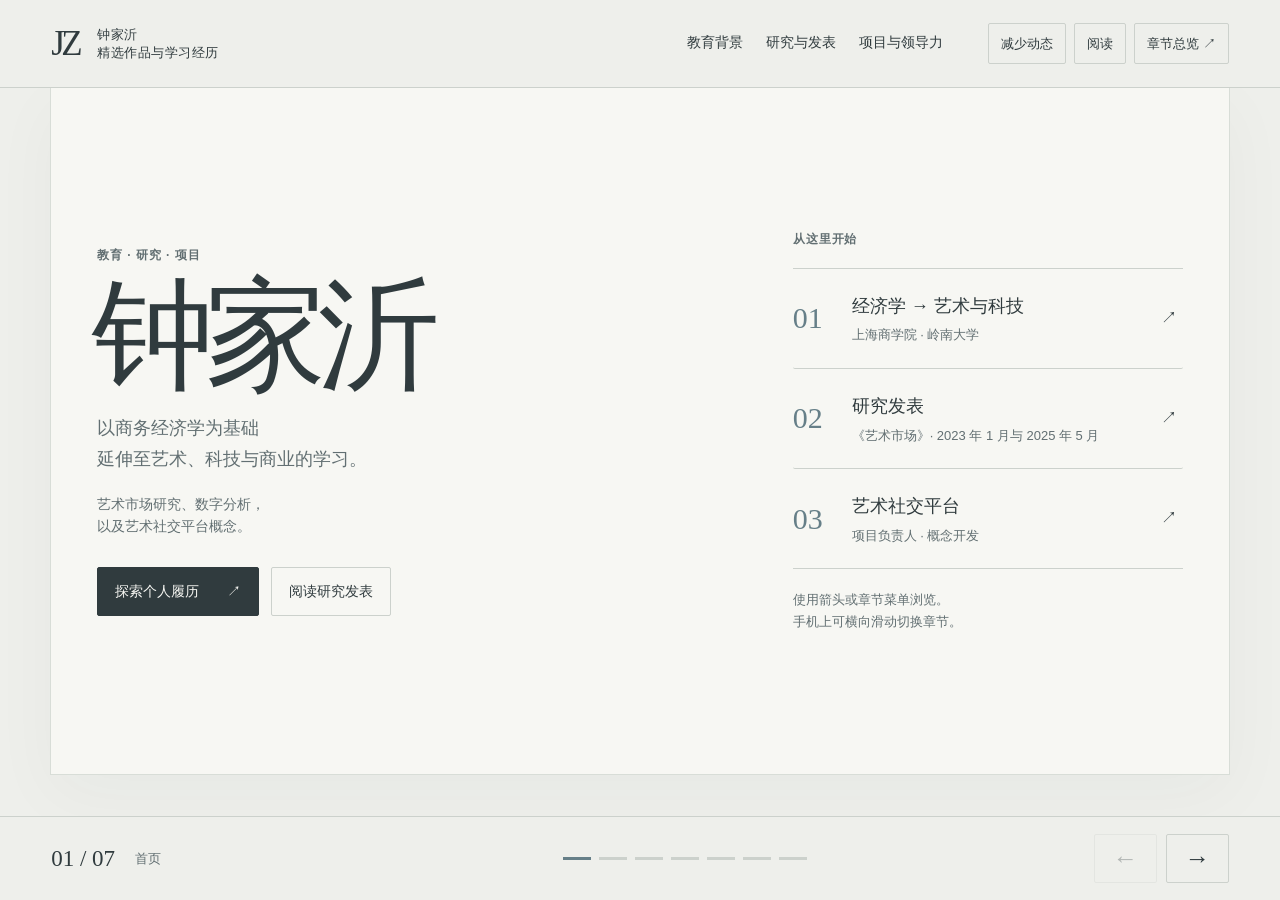
==== commit efa545e5: "修改了语言，更换了超链接" ====
--- a/index.html
+++ b/index.html
@@ -1,12 +1,12 @@
 <!DOCTYPE html>
-<html lang="en">
+<html lang="zh-CN">
 <head>
   <meta charset="UTF-8">
   <meta name="viewport" content="width=device-width, initial-scale=1">
   <meta name="theme-color" content="#eeefeb">
-  <meta name="description"
-        content="Jiayi Zhong — education, publications and projects across economics, arts, technology and business.">
-  <title>Jiayi Zhong | Education, Research & Projects</title>
+    <meta name="description"
+      content="钟家沂-INTRO">
+    <title>钟家沂｜教育、研究与项目</title>
 
   <style>
     :root {
@@ -21,9 +21,9 @@
       --sand-light: #e7e2d9;
       --header: 88px;
       --footer: 84px;
-      --serif: Georgia, "Times New Roman", serif;
-      --sans: -apple-system, BlinkMacSystemFont, "Segoe UI",
-              Arial, sans-serif;
+            --serif: "Noto Serif SC", "Songti SC", SimSun, Georgia, serif;
+            --sans: "Noto Sans SC", "PingFang SC", "Microsoft YaHei",
+              -apple-system, BlinkMacSystemFont, "Segoe UI", sans-serif;
     }
 
     * { box-sizing: border-box; }
@@ -71,7 +71,7 @@
     h1, h2 {
       font-family: var(--serif);
       font-weight: 400;
-      letter-spacing: -.045em;
+      letter-spacing: 0;
     }
 
     h2 {
@@ -93,8 +93,7 @@
       color: var(--muted);
       font-size: 12px;
       font-weight: 600;
-      letter-spacing: .17em;
-      text-transform: uppercase;
+      letter-spacing: .08em;
     }
 
     .small {
@@ -493,15 +492,30 @@
       font-size: 14px;
     }
 
+    .publication-link a,
     .publication-link button {
       border: 0;
       padding: 0;
+      display: inline-flex;
+      align-items: center;
+      gap: 6px;
+      color: var(--blue);
+      font-weight: 600;
+      font-size: 14px;
+      line-height: inherit;
+      text-align: left;
       text-decoration: underline;
+      text-decoration-thickness: 1px;
       text-underline-offset: 4px;
-      font-size: 14px;
-    }
-
-    .publication-link button:hover { background: transparent; }
+      transition: color .2s ease, gap .2s ease;
+    }
+
+    .publication-link a:hover,
+    .publication-link button:hover {
+      background: transparent;
+      color: var(--ink);
+      gap: 9px;
+    }
 
     .two-columns {
       display: grid;
@@ -1184,94 +1198,93 @@
 <body class="reading no-js">
 
   <header class="site-header">
-    <button class="brand" data-step="0" aria-label="Go to introduction">
+    <button class="brand" data-step="0" aria-label="返回首页">
       <span class="monogram">JZ</span>
-      <span class="brand-name">JIAYI ZHONG<br>SELECTED WORK & STUDY</span>
+      <span class="brand-name">钟家沂<br>精选作品与学习经历</span>
     </button>
 
-    <nav class="primary-nav" aria-label="Featured sections">
-      <button data-step="1">Education</button>
-      <button data-step="2">Publications</button>
-      <button data-step="4">Projects</button>
+    <nav class="primary-nav" aria-label="主要章节">
+      <button data-step="1">教育背景</button>
+      <button data-step="2">研究与发表</button>
+      <button data-step="4">项目与领导力</button>
     </nav>
 
     <div class="toolbar">
       <button id="motion"
               type="button"
               aria-pressed="false"
-              title="Turn reduced motion on or off">
-        Reduce motion
+                title="开启或关闭减少动态效果">
+              减少动态
       </button>
 
       <button id="read"
               type="button"
               aria-pressed="false"
-              aria-label="Switch to continuous reading">
-        Read
+                aria-label="切换至连续阅读">
+              阅读
       </button>
 
       <button id="openContents"
               type="button"
               aria-haspopup="dialog">
-        Chapters ↗
+        章节总览 ↗
       </button>
     </div>
   </header>
 
   <noscript>
     <p class="no-js-note">
-      You are viewing the continuous reading version.
-      Enable JavaScript for animated navigation and interactive charts.
+      当前为连续阅读模式。
+      启用 JavaScript 可使用动态导航与交互式图表。
     </p>
   </noscript>
 
-  <main id="stage" aria-label="Jiayi Zhong interactive portfolio">
+  <main id="stage" aria-label="钟家沂互动式个人简历">
     <div id="world">
 
-      <!-- 01 / INTRODUCTION -->
+      <!-- 01 / 首页 -->
       <section class="scene"
                id="about"
-               data-title="Introduction"
+               data-title="首页"
                aria-labelledby="aboutTitle">
 
         <div class="hero-layout">
           <div>
-            <p class="eyebrow">Education · Research · Projects</p>
+            <p class="eyebrow">教育 · 研究 · 项目</p>
 
             <h1 id="aboutTitle" class="hero-title">
-              JIAYI
-              <span>ZHONG</span>
+              钟家沂
             </h1>
 
             <p class="hero-intro">
-              A foundation in business economics.<br>
-              Further study in arts, technology and business.
+              以商务经济学为基础<br>
+              延伸至艺术、科技与商业的学习。
             </p>
 
             <p class="small">
-              Art-market research, digital analysis and an
-              art-oriented platform concept.
+              艺术市场研究、数字分析，<br>
+              以及艺术社交平台概念。
             </p>
 
             <div class="hero-links">
               <button class="solid-button" data-step="1">
-                Explore the portfolio <span aria-hidden="true">↗</span>
+                探索个人履历 <span aria-hidden="true">↗</span>
               </button>
               <button class="text-button" data-step="2">
-                Read the publications
+                阅读研究发表
               </button>
             </div>
           </div>
 
           <div>
-            <p class="eyebrow">A few starting points</p>
+            <p class="eyebrow">从这里开始</p>
 
             <div class="hero-index">
               <button class="index-row" data-step="1">
                 <span class="index-number">01</span>
                 <span>
-                  <strong>Economics → Arts & Technology</strong>
-                  <small>Shanghai Business School · Lingnan University</small>
+                  <strong>经济学 → 艺术与科技</strong>
+                  <small>上海商学院 · 岭南大学</small>
                 </span>
                 <span aria-hidden="true">↗</span>
               </button>
@@ -1279,8 +1292,8 @@
               <button class="index-row" data-step="2">
                 <span class="index-number">02</span>
                 <span>
-                  <strong>Published articles</strong>
-                  <small>Art Market · January 2023 & May 2025</small>
+                  <strong>研究发表</strong>
+                  <small>《艺术市场》· 2023 年 1 月与 2025 年 5 月</small>
                 </span>
                 <span aria-hidden="true">↗</span>
               </button>
@@ -1288,270 +1301,256 @@
               <button class="index-row" data-step="4">
                 <span class="index-number">03</span>
                 <span>
-                  <strong>Art Social Platform</strong>
-                  <small>Project leadership · Concept development</small>
+                  <strong>艺术社交平台</strong>
+                  <small>项目负责人 · 概念开发</small>
                 </span>
                 <span aria-hidden="true">↗</span>
               </button>
             </div>
 
             <p class="hero-note">
-              Use the arrows or chapter menu to explore.
-              On a phone, swipe horizontally between chapters.
+              使用箭头或章节菜单浏览。<br>
+              手机上可横向滑动切换章节。
             </p>
           </div>
         </div>
       </section>
 
-      <!-- 02 / EDUCATION -->
+      <!-- 02 / 教育背景 -->
       <section class="scene"
                id="education"
-               data-title="Education"
+               data-title="教育背景"
                aria-labelledby="educationTitle">
 
-        <p class="eyebrow">01 / Education</p>
+        <p class="eyebrow">01 / 教育背景</p>
 
         <div class="section-heading">
-          <h2 id="educationTitle">An interdisciplinary<br>foundation.</h2>
+          <h2 id="educationTitle">跨学科的<br>学习基础</h2>
           <p>
-            Business economics, followed by postgraduate study
-            connecting the arts with technology and commercial practice.
+            以商务经济学为起点，继续探索艺术、科技与商业实践之间的连接。
           </p>
         </div>
 
         <div class="education-list">
           <article class="education-card">
             <div class="education-date">
-              Aug. 2026 – Jun. 2027
-              <strong>Expected graduation</strong>
+              2026 年 8 月 – 2027 年 6 月
+              <strong>预计毕业</strong>
             </div>
 
             <div>
-              <h3>Lingnan University</h3>
+              <h3>岭南大学 <span class="muted">(Lingnan University)</span></h3>
               <p class="degree">
-                Master of Science in Arts Technology and Business
+                艺术科技与商业理学硕士
                 <span class="muted">(MScATB)</span>
               </p>
-              <div class="location">Hong Kong SAR</div>
+              <div class="location">中国香港</div>
 
               <ul class="course-list">
-                <li>Accounting and Finance for Arts Industry</li>
-                <li>Art Finance and Technology</li>
-                <li>History of Chinese and Western Art</li>
-                <li>Design Thinking and Creativity</li>
-                <li>Interactive Arts and Technology</li>
-                <li>From AI to NFTs</li>
+                <li>艺术产业会计与金融</li>
+                <li>艺术金融与科技</li>
+                <li>中西方艺术史</li>
+                <li>设计思维与创意</li>
+                <li>互动艺术与科技</li>
+                <li>从人工智能到 NFTs</li>
               </ul>
             </div>
           </article>
 
           <article class="education-card">
-            <div class="education-date">Sep. 2019 – Jun. 2023</div>
+            <div class="education-date">2019 年 9 月 – 2023 年 6 月</div>
 
             <div>
-              <h3>Shanghai Business School</h3>
-              <p class="degree">Bachelor of Economics, Business Economics</p>
-              <div class="location">Shanghai, China</div>
+              <h3>上海商学院 <span class="muted">(Shanghai Business School)</span></h3>
+              <p class="degree">经济学学士（商务经济学）</p>
+              <div class="location">中国上海</div>
 
               <div class="score-row">
-                <span>Average score</span>
+                <span>平均成绩</span>
                 <strong>85.29 <span class="small">/ 100</span></strong>
                 <div class="score-track" aria-hidden="true"><span></span></div>
               </div>
 
               <p class="small" style="margin: 12px 0 0;">
-                Core courses: Macroeconomics, Microeconomics,
-                Statistical Methods.
+                核心课程：宏观经济学、微观经济学、统计方法。
               </p>
             </div>
           </article>
 
           <article class="education-card">
-            <div class="education-date">Jan. 2022</div>
+            <div class="education-date">2022 年 1 月</div>
 
             <div>
-              <h3>York University</h3>
+              <h3>约克大学 <span class="muted">(York University)</span></h3>
               <p class="degree">
-                Innovation, Strategic Management and Global Leadership
-                Training Programme
+                创新、战略管理与全球领导力培训项目
               </p>
-              <div class="location">Toronto, Canada · Online</div>
+              <div class="location">加拿大多伦多 · 线上</div>
               <p class="small" style="margin: 8px 0 0;">
-                Certificate in Strategic Leadership and Innovation
+                战略领导力与创新证书
               </p>
             </div>
           </article>
         </div>
       </section>
 
-      <!-- 03 / PUBLICATIONS -->
+      <!-- 03 / 研究与发表 -->
       <section class="scene"
                id="publications"
-               data-title="Publications"
+               data-title="研究与发表"
                aria-labelledby="publicationsTitle">
 
-        <p class="eyebrow">02 / Research & Publications</p>
+        <p class="eyebrow">02 / 研究与发表</p>
 
         <div class="section-heading">
-          <h2 id="publicationsTitle">Reading the market<br>through its records.</h2>
+          <h2 id="publicationsTitle">从市场记录中<br>阅读艺术</h2>
           <p>
-            Two articles in <em>Art Market</em>, examining an artist’s
-            auction history and the changing practices of auction houses.
+            两篇发表于《艺术市场》的文章，分别考察艺术家的拍卖历史与拍卖行经营方式的变化。
           </p>
         </div>
 
         <div class="publication-grid">
           <article class="publication-card">
             <div class="publication-meta">
-              <span>May 2025 · <em>Art Market</em></span>
-              <span class="author-role">First author</span>
+              <span>2025 年 5 月 · <em>《艺术市场》</em></span>
+              <span class="author-role">第一作者</span>
             </div>
 
             <h3>
-              She Is Unmistakably Herself: An Analysis of the Auction
-              Market for Berthe Morisot’s Works
+              《她分明是她自己——莫里索作品的拍卖市场分析》
             </h3>
 
             <p>
-              Analysed historical auction catalogues and market-price
-              data to trace the auction performance of Berthe Morisot’s
-              works from the 1960s to the 21st century.
+              分析历史拍卖图录与市场价格数据，追踪贝尔特·莫里索作品自 20 世纪 60 年代至 21 世纪的拍卖表现。
             </p>
 
             <p>
-              Compared media, auction houses, geographic markets and
-              price trends to examine changes in the market recognition
-              of her works.
+              比较不同媒介、拍卖行、地域市场及价格趋势，考察其作品市场认可度的变化。
             </p>
 
             <div class="publication-link">
               <a href="https://morisot-art-market.hoiyeungkan.chatgpt.site/"
                  target="_blank"
-                 rel="noopener noreferrer">
-                Explore the interactive article ↗
+                 rel="noopener noreferrer"
+                  title="打开莫里索作品拍卖市场互动文章"
+                 aria-label="探索贝尔特·莫里索拍卖市场互动文章">
+                探索互动文章 <span aria-hidden="true">↗</span>
               </a>
             </div>
           </article>
 
           <article class="publication-card">
             <div class="publication-meta">
-              <span>January 2023 · <em>Art Market</em></span>
-              <span class="author-role">Third author</span>
+              <span>2023 年 1 月 · <em>《艺术市场》</em></span>
+              <span class="author-role">第三作者</span>
             </div>
 
             <h3>
-              Those Green-Cover Auction Catalogues of the 1960s–1970s
+              《那些 1960—1970 年代的绿皮拍卖图录》
             </h3>
 
             <p>
-              Examined 159 historical auction catalogues from Sotheby’s
-              and Christie’s: 108 from Sotheby’s and 51 from Christie’s.
+              研究苏富比与佳士得共 159 本历史拍卖图录，其中苏富比 108 本、佳士得 51 本。
             </p>
 
             <p>
-              Analysed catalogue design, auction rules, commission
-              structures and pricing information to explore changes
-              in auction-house practices and the development of the
-              modern art auction market.
+              分析图录设计、拍卖规则、佣金结构及价格信息，探讨拍卖行经营方式的演变与现代艺术拍卖市场的发展。
             </p>
 
             <div class="publication-link">
-              <button data-step="3">Explore the research sample ↗</button>
+              <button data-step="3" aria-label="查看研究样本">
+                查看研究样本 <span aria-hidden="true">↗</span>
+              </button>
             </div>
           </article>
         </div>
       </section>
 
-      <!-- 04 / RESEARCH DATA -->
+      <!-- 04 / 研究样本 -->
       <section class="scene"
                id="research"
-               data-title="Research sample"
+               data-title="研究样本"
                aria-labelledby="researchTitle">
 
         <div class="two-columns">
           <div>
-            <p class="eyebrow">03 / A closer look at the research</p>
-            <h2 id="researchTitle">159 catalogues.<br>A record of change.</h2>
+            <p class="eyebrow">03 / 深入研究</p>
+            <h2 id="researchTitle">159 本图录<br>一份变化记录</h2>
 
             <p>
-              The co-authored study of green-cover auction catalogues
-              draws on materials from two auction houses in the
-              1960s–1970s.
+              这项关于绿皮拍卖图录的合作研究，使用了 1960—1970 年代两家拍卖行的资料。
             </p>
 
             <ul class="research-topics">
-              <li><span>01</span> Catalogue design</li>
-              <li><span>02</span> Auction rules</li>
-              <li><span>03</span> Commission structures</li>
-              <li><span>04</span> Pricing information</li>
+              <li><span>01</span> 图录设计</li>
+              <li><span>02</span> 拍卖规则</li>
+              <li><span>03</span> 佣金结构</li>
+              <li><span>04</span> 价格信息</li>
             </ul>
 
             <p class="small">
-              Source: research sample reported in the supplied CV,
-              for “Those Green-Cover Auction Catalogues of the
-              1960s–1970s”, <em>Art Market</em>, January 2023.
+              来源：简历中所列研究样本；对应《那些 1960—1970 年代的绿皮拍卖图录》，《艺术市场》，2023 年 1 月。
             </p>
           </div>
 
           <div class="chart-panel">
-            <h3>Composition of the catalogue sample</h3>
-            <p class="small">Select an auction house to inspect its contribution.</p>
+            <h3>图录样本构成</h3>
+            <p class="small">选择拍卖行，查看其样本占比。</p>
 
             <div class="segmented"
                  role="group"
-                 aria-label="Focus on an auction house">
-              <button data-house="all" aria-pressed="true">All catalogues</button>
-              <button data-house="sothebys" aria-pressed="false">Sotheby’s</button>
-              <button data-house="christies" aria-pressed="false">Christie’s</button>
+                  aria-label="选择拍卖行">
+                <button data-house="all" aria-pressed="true">全部图录</button>
+                <button data-house="sothebys" aria-pressed="false">苏富比</button>
+                <button data-house="christies" aria-pressed="false">佳士得</button>
             </div>
 
             <div id="catalogueNumber" class="catalogue-number">159</div>
-            <span id="catalogueLabel">historical auction catalogues</span>
+            <span id="catalogueLabel">本历史拍卖图录</span>
 
             <div class="catalogue-bar"
                  role="group"
-                 aria-label="108 Sotheby's catalogues and 51 Christie's catalogues">
+                 aria-label="108 本苏富比图录与 51 本佳士得图录">
               <button class="catalogue-segment"
                       data-house="sothebys"
-                      aria-label="Sotheby's: 108 catalogues, 67.9 percent of the sample"
+                      aria-label="苏富比：108 本图录，占样本 67.9%"
                       aria-pressed="false">
-                <small>Sotheby’s</small>
+                <small>苏富比</small>
                 <strong>108</strong>
                 <span>67.9%</span>
               </button>
 
               <button class="catalogue-segment"
                       data-house="christies"
-                      aria-label="Christie's: 51 catalogues, 32.1 percent of the sample"
+                      aria-label="佳士得：51 本图录，占样本 32.1%"
                       aria-pressed="false">
-                <small>Christie’s</small>
+                <small>佳士得</small>
                 <strong>51</strong>
                 <span>32.1%</span>
               </button>
             </div>
 
-            <p class="small">Share of the 159-catalogue sample.</p>
+            <p class="small">占 159 本图录样本的比例。</p>
 
             <p id="catalogueNote" class="chart-note" aria-live="polite">
-              The study examined 108 Sotheby’s and 51 Christie’s
-              catalogues from the 1960s–1970s.
+              研究样本包括 1960—1970 年代苏富比的 108 本图录与佳士得的 51 本图录。
             </p>
 
             <details class="data-details">
-              <summary>View the underlying data</summary>
+              <summary>查看详细数据</summary>
               <table>
-                <caption class="sr-only">Catalogue sample by auction house</caption>
+                <caption class="sr-only">按拍卖行划分的图录样本</caption>
                 <thead>
                   <tr>
-                    <th scope="col">Auction house</th>
-                    <th scope="col">Catalogues</th>
-                    <th scope="col">Share</th>
+                    <th scope="col">拍卖行</th>
+                    <th scope="col">图录数量</th>
+                    <th scope="col">占比</th>
                   </tr>
                 </thead>
                 <tbody>
-                  <tr><th scope="row">Sotheby’s</th><td>108</td><td>67.9%</td></tr>
-                  <tr><th scope="row">Christie’s</th><td>51</td><td>32.1%</td></tr>
-                  <tr><th scope="row">Total</th><td>159</td><td>100%</td></tr>
+                  <tr><th scope="row">苏富比</th><td>108</td><td>67.9%</td></tr>
+                  <tr><th scope="row">佳士得</th><td>51</td><td>32.1%</td></tr>
+                  <tr><th scope="row">合计</th><td>159</td><td>100%</td></tr>
                 </tbody>
               </table>
             </details>
@@ -1559,96 +1558,92 @@
         </div>
       </section>
 
-      <!-- 05 / PROJECTS -->
+      <!-- 05 / 项目与领导力 -->
       <section class="scene"
                id="projects"
-               data-title="Projects"
+               data-title="项目与领导力"
                aria-labelledby="projectsTitle">
 
         <div class="two-columns">
           <div>
-            <p class="eyebrow">04 / Entrepreneurship & Leadership</p>
-            <h2 id="projectsTitle">Bringing art,<br>people and ideas<br>together.</h2>
+            <p class="eyebrow">04 / 创业与领导力</p>
+            <h2 id="projectsTitle">让艺术、<br>人与想法<br>彼此连接</h2>
 
             <p>
-              Project leadership in an art-oriented platform concept,
-              alongside campus roles in event organisation and culture.
+              负责艺术社交平台概念项目，同时参与校园活动组织与文化建设。
             </p>
 
             <div class="leadership">
               <div class="leadership-item">
-                <h3>Head of Event Organization Department</h3>
-                <p>SBS Business Economics Association</p>
+                <h3>活动组织部部长</h3>
+                <p>上海商学院商务经济学协会</p>
               </div>
 
               <div class="leadership-item">
-                <h3>Head of Campus Culture Department</h3>
-                <p>SBS Student Union</p>
+                <h3>校园文化部部长</h3>
+                <p>上海商学院学生会</p>
               </div>
             </div>
           </div>
 
           <article class="project-card">
-            <span class="project-role">Project Leader</span>
-            <h3>Art Social Platform</h3>
+            <span class="project-role">项目负责人</span>
+            <h3>艺术社交平台</h3>
 
             <p class="small">
-              8th China International College Students’ “Internet+”
-              Innovation and Entrepreneurship Competition
+              第八届中国国际“互联网+”大学生创新创业大赛
             </p>
 
             <p>
-              Developed an art-oriented platform concept combining
-              cultural content, user engagement and business-model thinking.
+              构建融合文化内容、用户互动与商业模式思维的艺术类平台概念。
             </p>
 
-            <div class="project-pillars" aria-label="Three elements of the platform concept">
+            <div class="project-pillars" aria-label="平台概念的三个组成部分">
               <div class="pillar">
                 <span>01</span>
-                <strong>Cultural<br>content</strong>
+                <strong>文化<br>内容</strong>
               </div>
               <div class="pillar">
                 <span>02</span>
-                <strong>User<br>engagement</strong>
+                <strong>用户<br>互动</strong>
               </div>
               <div class="pillar">
                 <span>03</span>
-                <strong>Business-model<br>thinking</strong>
+                <strong>商业模式<br>思维</strong>
               </div>
             </div>
           </article>
         </div>
       </section>
 
-      <!-- 06 / EXPERIENCE -->
+      <!-- 06 / 专业经历 -->
       <section class="scene"
                id="experience"
-               data-title="Experience"
+               data-title="专业经历"
                aria-labelledby="experienceTitle">
 
-        <p class="eyebrow">05 / Professional Experience</p>
+        <p class="eyebrow">05 / 专业经历</p>
 
         <div class="section-heading">
-          <h2 id="experienceTitle">Practice across<br>different contexts.</h2>
+          <h2 id="experienceTitle">在不同场景中<br>积累实践</h2>
           <p>
-            Auction operations, digital research, communication
-            and project coordination.
+            覆盖艺术品拍卖运营、数字研究、沟通传播与项目协调。
           </p>
         </div>
 
         <div class="experience-layout">
           <aside>
-            <p class="small">Assembly Global · Digital-performance research</p>
+            <p class="small">Assembly Global · 数字表现研究</p>
 
             <div class="experience-metrics">
               <div class="experience-metric">
                 <strong>3,000+</strong>
-                <p>Data points structured during a four-month study.</p>
+                <p>四个月研究期间整理的数据点。</p>
               </div>
 
               <div class="experience-metric">
                 <strong>500+</strong>
-                <p>Media items monitored per day.</p>
+                <p>每日监测的媒体信息。</p>
               </div>
             </div>
           </aside>
@@ -1656,30 +1651,21 @@
           <div class="experience-list">
             <details class="job">
               <summary>
-                <strong>Shanghai Auction Co., Ltd.</strong>
+                <strong>上海拍卖有限公司</strong>
                 <span class="job-summary">
-                  Artwork Department Intern · Shanghai<br>
-                  Dec. 2021 – Jan. 2022
+                  艺术品部实习生 · 中国上海<br>
+                  2021 年 12 月 – 2022 年 1 月
                 </span>
               </summary>
               <ul>
                 <li>
-                  Supported the preparation and on-site execution of
-                  art auctions and previews, including exhibition
-                  installation, lot information organisation and
-                  showroom coordination.
+                  支持艺术品拍卖及预展的前期筹备与现场执行，包括展陈布置、拍品信息整理及展厅协调。
                 </li>
                 <li>
-                  Introduced artworks and guided visitors during auction
-                  events, developing first-hand understanding of client
-                  engagement, art presentation and the commercial
-                  operation of the auction market.
+                  在拍卖活动期间进行艺术品介绍与观众引导，深入了解客户沟通、艺术呈现及拍卖市场的商业运作。
                 </li>
                 <li>
-                  Handled post-auction documentation and archival work,
-                  gaining practical exposure to auction records,
-                  artwork information management and market-facing
-                  operations.
+                  负责拍卖后文档整理与归档，积累拍卖记录、艺术品信息管理及市场业务流程的实务经验。
                 </li>
               </ul>
             </details>
@@ -1688,95 +1674,64 @@
               <summary>
                 <strong>Assembly Global</strong>
                 <span class="job-summary">
-                  Digital Marketing Intern · Shanghai<br>
-                  Aug. 2022 – Dec. 2022
+                  数字营销实习生 · 中国上海<br>
+                  2022 年 8 月 – 2022 年 12 月
                 </span>
               </summary>
               <ul>
                 <li>
-                  Conducted a four-month digital-performance study for
-                  clients and competitors, collecting and structuring
-                  3,000+ data points on brand mentions, audience
-                  engagement and public sentiment.
+                  开展为期 4 个月的客户及竞品数字表现研究，收集并结构化整理 3,000+ 条品牌提及、受众互动及公众情绪等数据。
                 </li>
                 <li>
-                  Performed daily media monitoring, data collection and
-                  analysis with a monitoring volume of 500+ items per
-                  day, translating quantitative findings into concise
-                  project insights.
+                  负责日常媒体监测、数据收集与分析，单日监测量 500+ 条，并将量化结果提炼为简明的项目洞察。
                 </li>
                 <li>
-                  Contributed to a digital-promotion project for
-                  vulnerable communities and coordinated with community
-                  organisations serving senior and disabled groups,
-                  building experience in audience research and
-                  social-impact communication.
+                  参与面向弱势群体的数字推广项目，并与服务老年人及残障人士的社区组织协调合作，积累受众研究与社会影响传播经验。
                 </li>
               </ul>
             </details>
 
             <details class="job">
               <summary>
-                <strong>Peanuts Network</strong>
+                <strong>Peanuts Network（花生网络）</strong>
                 <span class="job-summary">
-                  Office Administration Intern · Guangzhou<br>
-                  Jun. 2023 – May 2024
+                  行政实习生 · 中国广州<br>
+                  2023 年 6 月 – 2024 年 5 月
                 </span>
               </summary>
               <ul>
                 <li>
-                  Supported recruitment and organisational initiatives
-                  by analysing departmental hiring needs, developing
-                  candidate profiles and coordinating cross-functional
-                  communication.
+                  通过分析各部门招聘需求、构建人才画像及协调跨部门沟通，支持招聘与组织管理相关工作。
                 </li>
                 <li>
-                  Organised internal communication programmes centred
-                  on diversity, equity and inclusion, and coordinated
-                  stakeholders to ensure effective programme implementation.
+                  组织以多元、公平与包容（DEI）为主题的内部沟通项目，并协调相关方推动项目有效落地。
                 </li>
                 <li>
-                  Assisted with administrative processes and policy-related
-                  information management, strengthening project coordination,
-                  documentation and stakeholder communication skills.
+                  协助行政流程及政策信息管理，积累项目协调、文档管理及利益相关方沟通经验。
                 </li>
               </ul>
             </details>
 
             <details class="job">
               <summary>
-                <strong>Xiayue Education</strong>
+                <strong>夏越教育</strong>
                 <span class="job-summary">
-                  Overseas Study Application & Operations Support · Guangzhou<br>
-                  May 2024 – Jul. 2026
+                  留学申请与运营支持 · 中国广州<br>
+                  2024 年 5 月 – 2026 年 7 月
                 </span>
               </summary>
               <ul>
                 <li>
-                  Managed end-to-end applications for Hong Kong and
-                  Singapore programmes, covering document review,
-                  online submission, admissions follow-up and
-                  pre-arrival arrangements; supported 50+ student cases
-                  across postgraduate and doctoral applications.
+                  负责香港及新加坡项目的全流程申请，涵盖材料审核、网申提交、录取跟进及行前安排；累计支持 50+ 名学生的硕士及博士申请。
                 </li>
                 <li>
-                  Prepared and refined application materials including
-                  personal statements, CVs and recommendation letters,
-                  translating students’ academic, research and professional
-                  experience into programme-specific narratives.
+                  撰写并优化个人陈述、简历及推荐信等申请材料，将学生的学术、科研及职业经历转化为与目标项目匹配的申请叙事。
                 </li>
                 <li>
-                  Supported social-media operations on WeChat and
-                  Xiaohongshu, developing education-focused promotional
-                  copy and content while strengthening audience-oriented
-                  communication and brand presentation.
+                  参与微信、小红书等社交媒体运营，撰写留学教育类推广文案及内容，强化面向用户的沟通与品牌呈现。
                 </li>
                 <li>
-                  Coordinated internal operations through application
-                  tracking, contract/document management, financial
-                  reporting and regular progress meetings, ensuring
-                  deadlines and cross-functional tasks were delivered
-                  efficiently.
+                  通过申请进度跟踪、合同及文档管理、财务报表与定期进度会议协调内部运营，确保关键节点与跨部门任务高效完成。
                 </li>
               </ul>
             </details>
@@ -1784,65 +1739,64 @@
         </div>
       </section>
 
-      <!-- 07 / HONORS, SKILLS & CONTACT -->
+      <!-- 07 / 荣誉、技能与联系 -->
       <section class="scene"
                id="contact"
-               data-title="Skills & Contact"
+               data-title="荣誉、技能与联系"
                aria-labelledby="contactTitle">
 
-        <p class="eyebrow">06 / Honors, Skills & Contact</p>
+        <p class="eyebrow">06 / 荣誉、技能与联系</p>
 
         <div class="section-heading">
-          <h2 id="contactTitle">Further details.</h2>
+          <h2 id="contactTitle">更多信息</h2>
           <p>
-            Academic recognition, languages and the tools
-            used across study and work.
+            学术荣誉、语言能力，以及学习与工作中使用的工具。
           </p>
         </div>
 
         <div class="contact-grid">
           <div>
-            <h3>Honors</h3>
+            <h3>荣誉</h3>
 
             <div class="honor-row">
               <span>2023</span>
-              <p>Outstanding Graduate of Shanghai Business School</p>
+              <p>上海商学院优秀毕业生</p>
             </div>
 
             <div class="honor-row">
               <span>2020–2021</span>
-              <p>Outstanding Student Leader<br>Merit Student Award</p>
+              <p>优秀学生干部<br>三好学生</p>
             </div>
 
             <div class="honor-row">
               <span>2019–2020</span>
-              <p>Second-prize Scholarship</p>
+              <p>校级二等奖学金</p>
             </div>
 
             <div class="honor-row">
-              <span>4 awards</span>
-              <p>Third-prize Scholarship</p>
+              <span>4 次</span>
+              <p>校级三等奖学金</p>
             </div>
           </div>
 
           <div>
-            <h3>Languages</h3>
+            <h3>语言</h3>
 
             <div class="language-row">
-              <strong>English</strong>
-              <span>IELTS 6.5 · CET4 & CET6</span>
+              <strong>英语</strong>
+              <span>雅思 6.5 · 大学英语四、六级</span>
             </div>
             <div class="language-row">
-              <strong>Cantonese</strong>
-              <span>Native</span>
+              <strong>粤语</strong>
+              <span>母语</span>
             </div>
             <div class="language-row">
-              <strong>Mandarin</strong>
-              <span>Native</span>
+              <strong>普通话</strong>
+              <span>母语</span>
             </div>
 
-            <h3 style="margin-top: 27px;">Technical skills</h3>
-            <ul class="tags" aria-label="Technical skills">
+            <h3 style="margin-top: 27px;">技术技能</h3>
+            <ul class="tags" aria-label="技术技能">
               <li>Microsoft Office</li>
               <li>Power BI</li>
               <li>STATA</li>
@@ -1851,7 +1805,7 @@
           </div>
 
           <div class="contact-block">
-            <p class="eyebrow">Jiayi Zhong</p>
+            <p class="eyebrow">钟家沂</p>
             <a class="email" href="mailto:zjy17825495865@163.com">
               zjy17825495865@163.com
             </a>
@@ -1863,20 +1817,20 @@
     </div>
   </main>
 
-  <nav class="footer-nav" aria-label="Portfolio navigation">
+  <nav class="footer-nav" aria-label="简历导航">
     <div class="chapter-status">
       <span id="counter">01 / 07</span>
-      <span id="chapterName">Introduction</span>
+      <span id="chapterName">首页</span>
     </div>
 
-    <div class="progress-nav" aria-label="Jump to a chapter">
-      <button data-step="0" aria-label="Introduction"></button>
-      <button data-step="1" aria-label="Education"></button>
-      <button data-step="2" aria-label="Publications"></button>
-      <button data-step="3" aria-label="Research sample"></button>
-      <button data-step="4" aria-label="Projects"></button>
-      <button data-step="5" aria-label="Experience"></button>
-      <button data-step="6" aria-label="Skills and contact"></button>
+    <div class="progress-nav" aria-label="跳转至章节">
+      <button data-step="0" aria-label="首页"></button>
+      <button data-step="1" aria-label="教育背景"></button>
+      <button data-step="2" aria-label="研究与发表"></button>
+      <button data-step="3" aria-label="研究样本"></button>
+      <button data-step="4" aria-label="项目与领导力"></button>
+      <button data-step="5" aria-label="专业经历"></button>
+      <button data-step="6" aria-label="荣誉、技能与联系"></button>
     </div>
 
     <div class="arrow-buttons">
@@ -1887,38 +1841,38 @@
 
   <dialog id="contents" aria-labelledby="contentsTitle">
     <div class="contents-heading">
-      <h2 id="contentsTitle">Explore the chapters.</h2>
-      <button id="closeContents" aria-label="Close chapter menu">×</button>
+      <h2 id="contentsTitle">浏览章节。</h2>
+      <button id="closeContents" aria-label="关闭章节菜单">×</button>
     </div>
 
     <div class="contents-grid">
       <button data-step="0">
-        <span>01</span><strong>Introduction</strong>
-        <small>An overview of education, research and projects.</small>
+        <span>01</span><strong>首页</strong>
+        <small>教育、研究与项目概览。</small>
       </button>
       <button data-step="1">
-        <span>02</span><strong>Education</strong>
-        <small>Business economics, arts, technology and leadership.</small>
+        <span>02</span><strong>教育背景</strong>
+        <small>商务经济学、艺术、科技与领导力。</small>
       </button>
       <button data-step="2">
-        <span>03</span><strong>Publications</strong>
-        <small>Two articles published in Art Market.</small>
+        <span>03</span><strong>研究与发表</strong>
+        <small>发表于《艺术市场》的两篇文章。</small>
       </button>
       <button data-step="3">
-        <span>04</span><strong>Research sample</strong>
-        <small>Explore the composition of 159 auction catalogues.</small>
+        <span>04</span><strong>研究样本</strong>
+        <small>查看 159 本拍卖图录的样本构成。</small>
       </button>
       <button data-step="4">
-        <span>05</span><strong>Projects</strong>
-        <small>Art Social Platform and campus leadership.</small>
+        <span>05</span><strong>项目与领导力</strong>
+        <small>艺术社交平台与校园领导力。</small>
       </button>
       <button data-step="5">
-        <span>06</span><strong>Experience</strong>
-        <small>Auction operations, digital research and coordination.</small>
+        <span>06</span><strong>专业经历</strong>
+        <small>艺术品拍卖运营、数字研究与项目协调。</small>
       </button>
       <button data-step="6">
-        <span>07</span><strong>Skills & Contact</strong>
-        <small>Honors, languages, tools and contact details.</small>
+        <span>07</span><strong>荣誉、技能与联系</strong>
+        <small>荣誉、语言、工具与联系方式。</small>
       </button>
     </div>
   </dialog>
@@ -1997,7 +1951,7 @@
         });
 
         q("#status").textContent =
-          `${current + 1} of ${slides.length}: ${slides[current].dataset.title}`;
+          `第 ${current + 1} / ${slides.length} 章：${slides[current].dataset.title}`;
       }
 
       function layout() {
@@ -2121,13 +2075,13 @@
         body.classList.toggle("presentation", !reading);
 
         q("#read").setAttribute("aria-pressed", String(reading));
-        q("#read").textContent = reading ? "Canvas" : "Read";
+        q("#read").textContent = reading ? "画布" : "阅读";
 
         q("#read").setAttribute(
           "aria-label",
           reading
-            ? "Switch to canvas view"
-            : "Switch to continuous reading"
+            ? "切换至画布视图"
+            : "切换至连续阅读"
         );
 
         layout();
@@ -2280,22 +2234,22 @@
         });
       }
 
-      // The sample composition comes directly from the supplied CV.
+      // 样本构成直接来自简历中列出的研究。
       const houses = {
         all: [
           "159",
-          "historical auction catalogues",
-          "The study examined 108 Sotheby’s and 51 Christie’s catalogues from the 1960s–1970s."
+          "本历史拍卖图录",
+          "研究样本包括 1960—1970 年代苏富比的 108 本图录与佳士得的 51 本图录。"
         ],
         sothebys: [
           "108",
-          "Sotheby’s catalogues · 67.9%",
-          "Sotheby’s catalogues represent 108 of the 159 catalogues in this co-authored study."
+          "本苏富比图录 · 67.9%",
+          "苏富比图录占这项合作研究 159 本样本中的 108 本。"
         ],
         christies: [
           "51",
-          "Christie’s catalogues · 32.1%",
-          "Christie’s catalogues represent 51 of the 159 catalogues in this co-authored study."
+          "本佳士得图录 · 32.1%",
+          "佳士得图录占这项合作研究 159 本样本中的 51 本。"
         ]
       };
 
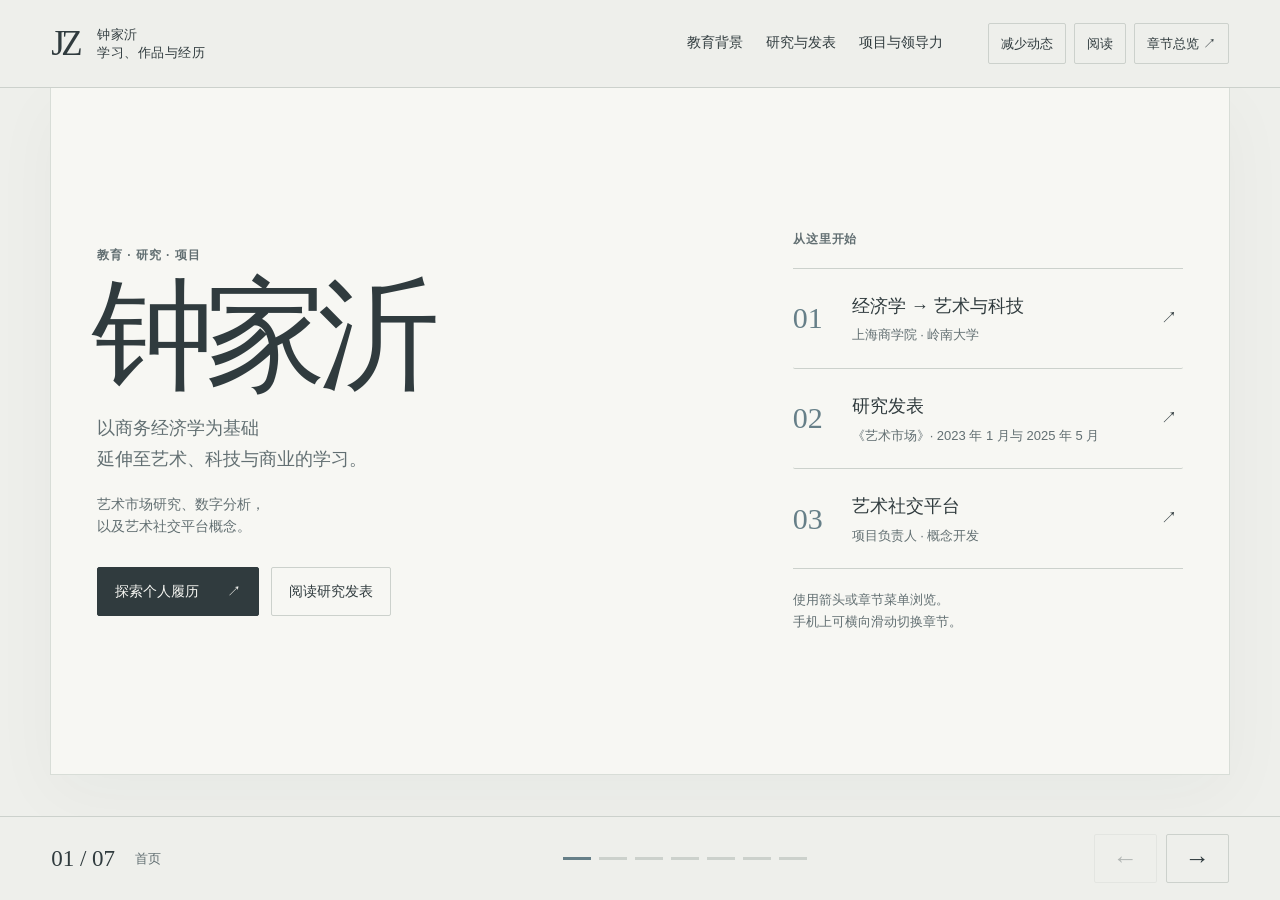
==== commit 26a64096: "修改了部分文字" ====
--- a/index.html
+++ b/index.html
@@ -1200,7 +1200,7 @@
   <header class="site-header">
     <button class="brand" data-step="0" aria-label="返回首页">
       <span class="monogram">JZ</span>
-      <span class="brand-name">钟家沂<br>精选作品与学习经历</span>
+      <span class="brand-name">钟家沂<br>学习、作品与经历</span>
     </button>
 
     <nav class="primary-nav" aria-label="主要章节">
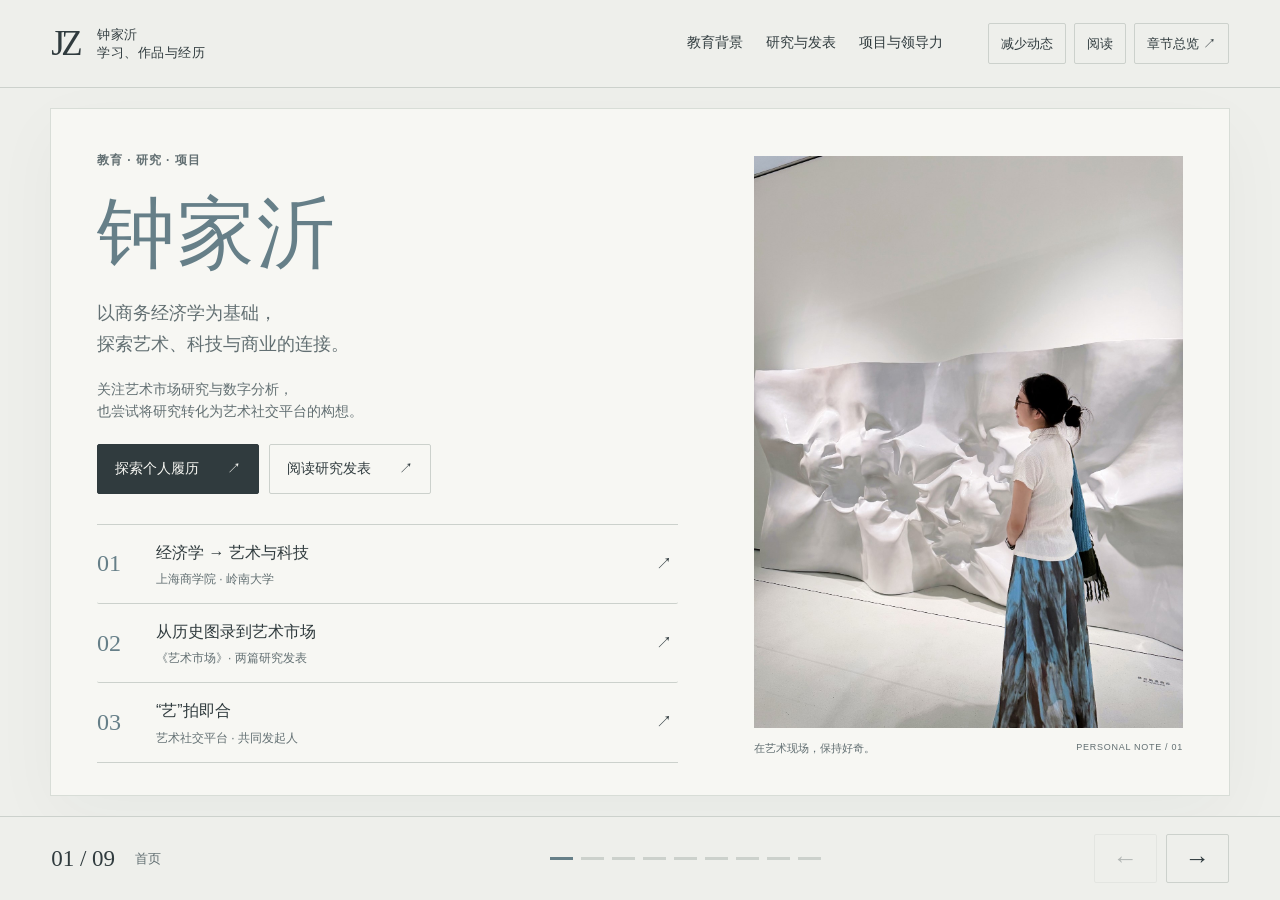
==== commit 26e19b1d: "Update CV with portrait, expanded research and project details" ====
--- a/index.html
+++ b/index.html
@@ -1193,6 +1193,7 @@
       }
     }
   </style>
+  <link rel="stylesheet" href="cv-enhancements.css">
 </head>
 
 <body class="reading no-js">
@@ -1249,70 +1250,25 @@
                aria-labelledby="aboutTitle">
 
         <div class="hero-layout">
-          <div>
+          <div class="hero-copy">
             <p class="eyebrow">教育 · 研究 · 项目</p>
-
-            <h1 id="aboutTitle" class="hero-title">
-              钟家沂
-            </h1>
-
-            <p class="hero-intro">
-              以商务经济学为基础<br>
-              延伸至艺术、科技与商业的学习。
-            </p>
-
-            <p class="small">
-              艺术市场研究、数字分析，<br>
-              以及艺术社交平台概念。
-            </p>
-
+            <h1 id="aboutTitle" class="hero-title">钟家沂</h1>
+            <p class="hero-intro">以商务经济学为基础，<br>探索艺术、科技与商业的连接。</p>
+            <p class="small">关注艺术市场研究与数字分析，<br>也尝试将研究转化为艺术社交平台的构想。</p>
             <div class="hero-links">
-              <button class="solid-button" data-step="1">
-                探索个人履历 <span aria-hidden="true">↗</span>
-              </button>
-              <button class="text-button" data-step="2">
-                阅读研究发表
-              </button>
+              <button class="solid-button" data-step="1">探索个人履历 <span aria-hidden="true">↗</span></button>
+              <button class="text-button" data-step="2">阅读研究发表 <span aria-hidden="true">↗</span></button>
+            </div>
+            <div class="hero-index" aria-label="精选内容">
+              <button class="index-row" data-step="1"><span class="index-number">01</span><span><strong>经济学 → 艺术与科技</strong><small>上海商学院 · 岭南大学</small></span><span aria-hidden="true">↗</span></button>
+              <button class="index-row" data-step="2"><span class="index-number">02</span><span><strong>从历史图录到艺术市场</strong><small>《艺术市场》· 两篇研究发表</small></span><span aria-hidden="true">↗</span></button>
+              <button class="index-row" data-step="4"><span class="index-number">03</span><span><strong>“艺”拍即合</strong><small>艺术社交平台 · 共同发起人</small></span><span aria-hidden="true">↗</span></button>
             </div>
           </div>
-
-          <div>
-            <p class="eyebrow">从这里开始</p>
-
-            <div class="hero-index">
-              <button class="index-row" data-step="1">
-                <span class="index-number">01</span>
-                <span>
-                  <strong>经济学 → 艺术与科技</strong>
-                  <small>上海商学院 · 岭南大学</small>
-                </span>
-                <span aria-hidden="true">↗</span>
-              </button>
-
-              <button class="index-row" data-step="2">
-                <span class="index-number">02</span>
-                <span>
-                  <strong>研究发表</strong>
-                  <small>《艺术市场》· 2023 年 1 月与 2025 年 5 月</small>
-                </span>
-                <span aria-hidden="true">↗</span>
-              </button>
-
-              <button class="index-row" data-step="4">
-                <span class="index-number">03</span>
-                <span>
-                  <strong>艺术社交平台</strong>
-                  <small>项目负责人 · 概念开发</small>
-                </span>
-                <span aria-hidden="true">↗</span>
-              </button>
-            </div>
-
-            <p class="hero-note">
-              使用箭头或章节菜单浏览。<br>
-              手机上可横向滑动切换章节。
-            </p>
-          </div>
+          <figure class="portrait-figure">
+            <div class="portrait-frame image-reveal"><img src="assets/life-photo.jpg" width="1280" height="1707" alt="钟家沂在展厅中观看艺术装置的生活照" fetchpriority="high"></div>
+            <figcaption><span>在艺术现场，保持好奇。</span><span>PERSONAL NOTE / 01</span></figcaption>
+          </figure>
         </div>
       </section>
 
@@ -1429,10 +1385,10 @@
             </p>
 
             <div class="publication-link">
-              <a href="https://morisot-art-market.hoiyeungkan.chatgpt.site/"
+              <a href="articles/morisot/index.html"
                  target="_blank"
                  rel="noopener noreferrer"
-                  title="打开莫里索作品拍卖市场互动文章"
+                  title="打开本地莫里索作品拍卖市场互动文章"
                  aria-label="探索贝尔特·莫里索拍卖市场互动文章">
                 探索互动文章 <span aria-hidden="true">↗</span>
               </a>
@@ -1458,8 +1414,8 @@
             </p>
 
             <div class="publication-link">
-              <button data-step="3" aria-label="查看研究样本">
-                查看研究样本 <span aria-hidden="true">↗</span>
+              <button data-step="3" aria-label="查看绿皮拍卖图录研究详情" data-detail>
+                走进图录研究 <span aria-hidden="true">↗</span>
               </button>
             </div>
           </article>
@@ -1469,33 +1425,42 @@
       <!-- 04 / 研究样本 -->
       <section class="scene"
                id="research"
-               data-title="研究样本"
+               data-title="绿皮图录研究"
                aria-labelledby="researchTitle">
 
-        <div class="two-columns">
+        <div class="section-heading research-heading">
+          <div><p class="eyebrow">03 / 研究档案 · 2023</p><h2 id="researchTitle">绿皮图录里的<br>拍卖市场线索</h2></div>
+          <p>《那些 1960—1970 年代的绿皮拍卖图录》<br><span class="small">窦莉梅、郑珞萱、钟家沂 · 第三作者<br>《艺术市场》2023 年 1 月，38–43 页</span></p>
+        </div>
+        <div class="two-columns research-layout">
           <div>
-            <p class="eyebrow">03 / 深入研究</p>
-            <h2 id="researchTitle">159 本图录<br>一份变化记录</h2>
-
-            <p>
-              这项关于绿皮拍卖图录的合作研究，使用了 1960—1970 年代两家拍卖行的资料。
-            </p>
-
-            <ul class="research-topics">
-              <li><span>01</span> 图录设计</li>
-              <li><span>02</span> 拍卖规则</li>
-              <li><span>03</span> 佣金结构</li>
-              <li><span>04</span> 价格信息</li>
-            </ul>
-
-            <p class="small">
-              来源：简历中所列研究样本；对应《那些 1960—1970 年代的绿皮拍卖图录》，《艺术市场》，2023 年 1 月。
-            </p>
+            <p>以苏富比与佳士得的 <strong>159 本历史拍卖图录</strong>为材料，比较封面、拍品说明、收费条款与价目表，观察拍卖行如何组织信息、服务买卖双方，并调整经营方式。</p>
+            <figure class="archive-figure"><div class="image-reveal"><img src="assets/green-catalogues.jpg" width="1100" height="540" alt="论文中的佳士得图录封面与拍卖价目表" loading="lazy"></div><figcaption>图录封面与价目表 · 原文第 39 页</figcaption></figure>
+            <div class="research-tabs" role="tablist" aria-label="研究视角">
+              <button id="tab-records" role="tab" aria-selected="true" aria-controls="panel-records" tabindex="0">图录与记录</button>
+              <button id="tab-rules" role="tab" aria-selected="false" aria-controls="panel-rules" tabindex="-1">费用与规则</button>
+              <button id="tab-insights" role="tab" aria-selected="false" aria-controls="panel-insights" tabindex="-1">市场与启示</button>
+            </div>
+            <div class="research-panel" id="panel-records" role="tabpanel" aria-labelledby="tab-records" tabindex="0">
+              <h3>从一本图录，读出一场交易</h3>
+              <p>封面记录拍卖主题、日期与时间；内页列出作者、材质、尺寸及作品来源。所附价目表还保留英镑与美元成交价、买方姓名和整场成交总额，为追踪作品流转与收藏网络提供线索。</p>
+              <p class="small">“绿皮”并非完全相同的绿色：样本中的佳士得封面有多种绿色系，苏富比则多为橄榄绿色。简洁的设计背后，是相对完整的信息组织。</p>
+            </div>
+            <div class="research-panel" id="panel-rules" role="tabpanel" aria-labelledby="tab-rules" tabindex="0" hidden>
+              <h3>收费条款，也是经营方式的记录</h3>
+              <p>研究比较卖方佣金、估值、上门咨询和图录订阅费用。例如，1971 年苏富比绘画及其他艺术品的卖方佣金按成交价分为三档：低于 £500 为 15%，£500–£10,000 为 12.5%，高于 £10,000 为 10%。</p>
+              <p class="small">图录也记录货币制度、竞价幅度与税务要求的调整。这里呈现的是论文中的历史规则，用来理解当时的拍卖经营。</p>
+            </div>
+            <div class="research-panel" id="panel-insights" role="tabpanel" aria-labelledby="tab-insights" tabindex="0" hidden>
+              <h3>从纸质档案，走向信息共享</h3>
+              <p>办事处地址的变化呈现国际化扩张；拍品类别与价格记录则帮助观察市场结构。文章进一步讨论：图录从简洁信息载体走向故事化呈现，再在数字技术与成本控制下回归实用。</p>
+              <p class="small">电子化提高了获取拍品信息的便利，但买方与价格资料也可能进入付费市场。历史图录因此保留了研究艺术市场的重要信息，也启发了后续平台的数据库构想。</p>
+            </div>
+            <a class="source-link" href="assets/green-catalogues-article.pdf" target="_blank" rel="noopener">阅读论文原文 <span aria-hidden="true">↗</span></a>
           </div>
-
           <div class="chart-panel">
             <h3>图录样本构成</h3>
-            <p class="small">选择拍卖行，查看其样本占比。</p>
+            <p class="small">选择拍卖行，查看图录数量与样本占比。</p>
 
             <div class="segmented"
                  role="group"
@@ -1530,7 +1495,7 @@
               </button>
             </div>
 
-            <p class="small">占 159 本图录样本的比例。</p>
+            <p class="small">图录本数占比，不等同于拍卖场次或市场份额。</p>
 
             <p id="catalogueNote" class="chart-note" aria-live="polite">
               研究样本包括 1960—1970 年代苏富比的 108 本图录与佳士得的 51 本图录。
@@ -1564,65 +1529,70 @@
                data-title="项目与领导力"
                aria-labelledby="projectsTitle">
 
-        <div class="two-columns">
+        <div class="two-columns project-overview">
           <div>
-            <p class="eyebrow">04 / 创业与领导力</p>
-            <h2 id="projectsTitle">让艺术、<br>人与想法<br>彼此连接</h2>
-
-            <p>
-              负责艺术社交平台概念项目，同时参与校园活动组织与文化建设。
-            </p>
-
+            <p class="eyebrow">04 / 项目 · 从研究到构想</p>
+            <h2 id="projectsTitle">让艺术、人与想法<br>彼此连接</h2>
+            <p>作为共同发起人，参与“艺”拍即合艺术社交平台概念项目，将历史图录研究延伸到艺术内容共享、艺术家展示与社群交流的产品构想。</p>
+            <p class="small">第八届中国国际“互联网+”大学生创新创业大赛<br>高教主赛道 · 本科生创意组</p>
+            <div class="project-context"><span>研究起点</span><p>历史拍卖信息有研究价值，却分散在纸质图录中；本土小众艺术家也需要更持续的展示和交流渠道。</p></div>
             <div class="leadership">
-              <div class="leadership-item">
-                <h3>活动组织部部长</h3>
-                <p>上海商学院商务经济学协会</p>
-              </div>
-
-              <div class="leadership-item">
-                <h3>校园文化部部长</h3>
-                <p>上海商学院学生会</p>
-              </div>
+              <div class="leadership-item"><h3>活动组织部部长</h3><p>上海商学院商务经济学协会</p></div>
+              <div class="leadership-item"><h3>校园文化部部长</h3><p>上海商学院学生会</p></div>
             </div>
           </div>
-
-          <article class="project-card">
-            <span class="project-role">项目负责人</span>
-            <h3>艺术社交平台</h3>
-
-            <p class="small">
-              第八届中国国际“互联网+”大学生创新创业大赛
-            </p>
-
-            <p>
-              构建融合文化内容、用户互动与商业模式思维的艺术类平台概念。
-            </p>
-
-            <div class="project-pillars" aria-label="平台概念的三个组成部分">
-              <div class="pillar">
-                <span>01</span>
-                <strong>文化<br>内容</strong>
-              </div>
-              <div class="pillar">
-                <span>02</span>
-                <strong>用户<br>互动</strong>
-              </div>
-              <div class="pillar">
-                <span>03</span>
-                <strong>商业模式<br>思维</strong>
-              </div>
-            </div>
+          <article class="project-card focus-card">
+            <span class="project-role">共同发起人 · 创意项目</span>
+            <h3 data-shared="project">“艺”拍即合</h3>
+            <p class="project-tagline">寻找与你一拍即合的艺术作品。</p>
+            <p>以图录数据库为起点，连接本土艺术家、收藏者与艺术爱好者，探索艺术传播、社群互动与交易服务相结合的平台。</p>
+            <div class="project-pillars"><div class="pillar"><span>01</span><strong>图录<br>数据库</strong></div><div class="pillar"><span>02</span><strong>小众艺术<br>展示</strong></div><div class="pillar"><span>03</span><strong>交流与<br>交易</strong></div></div>
+            <button class="solid-button project-entry" data-step="5" data-detail>查看用户与功能 <span aria-hidden="true">↗</span></button>
+            <a class="source-link" href="assets/art-platform-plan.pdf" target="_blank" rel="noopener">阅读项目计划书 ↗</a>
           </article>
         </div>
       </section>
 
-      <!-- 06 / 专业经历 -->
+
+      <section class="scene" id="platform-design" data-title="平台 · 用户与功能" aria-labelledby="platformDesignTitle">
+        <div class="section-heading"><div><p class="eyebrow">05 / 项目档案 · 用户与功能</p><h2 id="platformDesignTitle" data-shared="project">“艺”拍即合</h2></div><p>让资料可查，让艺术可见，<br>让有共同兴趣的人相遇。</p></div>
+        <div class="platform-layout">
+          <div>
+            <div class="audience-strip" aria-label="目标用户"><span>专业收藏者</span><span>小众艺术社群</span><span>非遗爱好者</span></div>
+            <div class="feature-grid">
+              <article class="feature-card focus-card"><span class="feature-number">01 / ARCHIVE</span><h3>拍卖图录数据库</h3><p>规划整理历史拍品、成交价格、买方及流转记录，为研究者提供可追溯的艺术市场资料。</p></article>
+              <article class="feature-card focus-card"><span class="feature-number">02 / DISCOVER</span><h3>小众艺术与非遗展示</h3><p>通过艺术家专栏、作品介绍、主题展览与访谈，让创作背景和文化价值获得更充分的呈现。</p></article>
+              <article class="feature-card focus-card"><span class="feature-number">03 / CONNECT</span><h3>艺术交流社群</h3><p>连接艺术家、收藏者与经纪人，围绕创作日常、观展体验和策展内容展开交流，积累持续的兴趣关系。</p></article>
+              <article class="feature-card focus-card"><span class="feature-number">04 / COLLECT</span><h3>艺术品交易服务</h3><p>探索明码售卖、线上拍卖、定制约稿与藏品转售，将内容发现与进一步收藏连接起来。</p></article>
+            </div>
+          </div>
+          <figure class="prototype-figure"><div class="image-reveal"><img src="assets/platform-artists.jpg" width="650" height="812" alt="项目计划书中的艺术家展示页面概念稿" loading="lazy"></div><figcaption>艺术家展示页面 · 计划书第 24 页<br>原始概念稿</figcaption></figure>
+        </div>
+        <div class="chapter-actions"><button class="text-button" data-step="4" data-detail>← 返回项目概览</button><button class="text-button" data-step="6" data-detail>运营与商业模式 <span aria-hidden="true">↗</span></button></div>
+      </section>
+
+      <section class="scene" id="platform-model" data-title="平台 · 运营与商业模式" aria-labelledby="platformModelTitle">
+        <div class="section-heading"><div><p class="eyebrow">06 / 项目档案 · 运营与商业模式</p><h2 id="platformModelTitle">从资料共享<br>到艺术社群</h2></div><p>计划书将发展路径分为三个阶段，<br>逐步连接内容、创作者与收藏需求。</p></div>
+        <div class="roadmap-grid">
+          <article class="roadmap-card focus-card"><span class="feature-number">01 / 资料与信任</span><h3>以数据库切入</h3><p>整理历史图录与作品流转信息，面向专业研究者和拍卖从业者提供资料入口，结合艺术知识内容建立初期认知。</p><span class="roadmap-key">图录数字化 · 专业内容</span></article>
+          <article class="roadmap-card focus-card"><span class="feature-number">02 / 创作者与内容</span><h3>引入本土艺术家</h3><p>规划艺术家专栏、作品故事和线上展览，结合非遗内容与主题策划，帮助创作者积累可持续的展示和交流机会。</p><span class="roadmap-key">艺术家展示 · 主题策划</span></article>
+          <article class="roadmap-card focus-card"><span class="feature-number">03 / 社群与连接</span><h3>形成互动网络</h3><p>通过创作分享和社群运营吸引主动参与，再与中小拍卖行连接，探索作品展示、收藏与正式拍卖之间的路径。</p><span class="roadmap-key">兴趣社群 · 拍卖行连接</span></article>
+        </div>
+        <div class="model-grid">
+          <article><p class="eyebrow">商业模式构想</p><h3>会员 + 交易服务</h3><p>以订阅制会员、产品分级定价和交易佣金探索收入来源；通过网站、App 与微信小程序覆盖不同使用场景。</p></article>
+          <article><p class="eyebrow">内容与获客构想</p><h3>专业资料 + 社交传播</h3><p>结合图录资料、艺术知识与创作者内容，规划公众号、小红书、短视频等传播渠道，将内容关注延伸为平台参与。</p></article>
+        </div>
+        <p class="source-note">以上为创意组项目计划书中的产品与运营规划。<a href="assets/art-platform-plan.pdf#page=20" target="_blank" rel="noopener">查看计划书：产品概述、发展阶段与营销策略 ↗</a></p>
+        <div class="chapter-actions"><button class="text-button" data-step="5" data-detail>← 用户与功能</button><button class="text-button" data-step="7">继续浏览专业经历 <span aria-hidden="true">↗</span></button></div>
+      </section>
+
+      <!-- 08 / 专业经历 -->
       <section class="scene"
                id="experience"
                data-title="专业经历"
                aria-labelledby="experienceTitle">
 
-        <p class="eyebrow">05 / 专业经历</p>
+        <p class="eyebrow">07 / 专业经历</p>
 
         <div class="section-heading">
           <h2 id="experienceTitle">在不同场景中<br>积累实践</h2>
@@ -1745,7 +1715,7 @@
                data-title="荣誉、技能与联系"
                aria-labelledby="contactTitle">
 
-        <p class="eyebrow">06 / 荣誉、技能与联系</p>
+        <p class="eyebrow">08 / 荣誉、技能与联系</p>
 
         <div class="section-heading">
           <h2 id="contactTitle">更多信息</h2>
@@ -1819,19 +1789,11 @@
 
   <nav class="footer-nav" aria-label="简历导航">
     <div class="chapter-status">
-      <span id="counter">01 / 07</span>
+      <span id="counter">01 / 09</span>
       <span id="chapterName">首页</span>
     </div>
 
-    <div class="progress-nav" aria-label="跳转至章节">
-      <button data-step="0" aria-label="首页"></button>
-      <button data-step="1" aria-label="教育背景"></button>
-      <button data-step="2" aria-label="研究与发表"></button>
-      <button data-step="3" aria-label="研究样本"></button>
-      <button data-step="4" aria-label="项目与领导力"></button>
-      <button data-step="5" aria-label="专业经历"></button>
-      <button data-step="6" aria-label="荣誉、技能与联系"></button>
-    </div>
+    <div class="progress-nav" aria-label="跳转至章节"></div>
 
     <div class="arrow-buttons">
       <button id="previous" aria-label="Previous chapter">←</button>
@@ -1845,36 +1807,7 @@
       <button id="closeContents" aria-label="关闭章节菜单">×</button>
     </div>
 
-    <div class="contents-grid">
-      <button data-step="0">
-        <span>01</span><strong>首页</strong>
-        <small>教育、研究与项目概览。</small>
-      </button>
-      <button data-step="1">
-        <span>02</span><strong>教育背景</strong>
-        <small>商务经济学、艺术、科技与领导力。</small>
-      </button>
-      <button data-step="2">
-        <span>03</span><strong>研究与发表</strong>
-        <small>发表于《艺术市场》的两篇文章。</small>
-      </button>
-      <button data-step="3">
-        <span>04</span><strong>研究样本</strong>
-        <small>查看 159 本拍卖图录的样本构成。</small>
-      </button>
-      <button data-step="4">
-        <span>05</span><strong>项目与领导力</strong>
-        <small>艺术社交平台与校园领导力。</small>
-      </button>
-      <button data-step="5">
-        <span>06</span><strong>专业经历</strong>
-        <small>艺术品拍卖运营、数字研究与项目协调。</small>
-      </button>
-      <button data-step="6">
-        <span>07</span><strong>荣誉、技能与联系</strong>
-        <small>荣誉、语言、工具与联系方式。</small>
-      </button>
-    </div>
+    <div class="contents-grid"></div>
   </dialog>
 
   <div id="status" class="sr-only" aria-live="polite"></div>
@@ -1893,6 +1826,24 @@
         "(prefers-reduced-motion: reduce)"
       );
 
+      const summaries = ["教育、研究与项目概览。", "跨学科的学习基础。", "两篇发表于《艺术市场》的文章。", "159 本图录、研究视角与原文。", "共同发起的艺术社交平台概念。", "目标用户与四个产品模块。", "分阶段运营与商业模式构想。", "拍卖运营、数字研究与项目协调。", "荣誉、语言、工具与联系方式。"];
+      slides.forEach((slide, i) => {
+        const dot = document.createElement("button");
+        dot.dataset.step = i;
+        dot.setAttribute("aria-label", slide.dataset.title);
+        q(".progress-nav").append(dot);
+        const item = document.createElement("button");
+        item.dataset.step = i;
+        const number = document.createElement("span");
+        number.textContent = String(i + 1).padStart(2, "0");
+        const title = document.createElement("strong");
+        title.textContent = slide.dataset.title;
+        const summary = document.createElement("small");
+        summary.textContent = summaries[i];
+        item.append(number, title, summary);
+        q(".contents-grid").append(item);
+      });
+
       let current = 0;
       let reading = false;
       let reduced = prefersReduced.matches;
@@ -1905,12 +1856,14 @@
       // The camera pans, rotates and zooms between these positions.
       const poses = [
         [0, 0, 0],
-        [1440, -180, -7],
-        [2880, 140, 7],
-        [3050, 1360, -6],
-        [1530, 1410, 5],
-        [0, 1410, -7],
-        [-1430, 640, 5]
+        [1440, -100, -3],
+        [2880, 100, 3],
+        [3000, 1360, -3],
+        [1530, 1410, 2],
+        [0, 1410, -2],
+        [-1440, 1410, 2],
+        [-1440, 0, -3],
+        [-2880, 0, 2]
       ];
 
       const clamp = (n) => Math.min(
@@ -1937,7 +1890,7 @@
 
       function navigation() {
         q("#counter").textContent =
-          `${String(current + 1).padStart(2, "0")} / 07`;
+          `${String(current + 1).padStart(2, "0")} / ${String(slides.length).padStart(2, "0")}`;
 
         q("#chapterName").textContent = slides[current].dataset.title;
         q("#previous").disabled = current === 0;
@@ -1979,7 +1932,7 @@
         access();
       }
 
-      function goTo(value, focus = true) {
+      function goTo(value, focus = true, immediate = false) {
         const next = clamp(value);
         const previous = current;
         const from = getComputedStyle(world).transform;
@@ -2009,14 +1962,14 @@
 
           if (
             previous !== current &&
-            !reduced &&
+            !reduced && !immediate &&
             typeof world.animate === "function"
           ) {
             const a = poses[previous];
             const b = poses[current];
 
             const middle =
-              `scale(.63) ` +
+              `scale(.86) ` +
               `rotate(${-(a[2] + b[2]) / 2}deg) ` +
               `translate(${-(a[0] + b[0]) / 2}px, ` +
               `${-(a[1] + b[1]) / 2}px)`;
@@ -2028,7 +1981,7 @@
                 { transform: to }
               ],
               {
-                duration: innerWidth < 650 ? 1000 : 1400,
+                duration: innerWidth < 650 ? 520 : 760,
                 easing: "cubic-bezier(.5,0,.2,1)"
               }
             );
@@ -2040,9 +1993,11 @@
           heading.setAttribute("tabindex", "-1");
           heading.focus({ preventScroll: true });
         }
+        document.dispatchEvent(new CustomEvent("cv:chapter", {detail:{current,reading,changed:previous!==current}}));
       }
 
       function motion() {
+        document.dispatchEvent(new CustomEvent("cv:motion", {detail:{reduced}}));
         body.classList.toggle("reduced", reduced);
         q("#motion").setAttribute("aria-pressed", String(reduced));
 
@@ -2054,7 +2009,8 @@
 
         if (button) {
           if (contents.open) contents.close();
-          goTo(Number(button.dataset.step));
+          if (window.cvTransition) window.cvTransition(button, () => goTo(Number(button.dataset.step), true, true), () => goTo(Number(button.dataset.step)));
+          else goTo(Number(button.dataset.step));
         }
       });
 
@@ -2067,6 +2023,7 @@
       });
 
       q("#read").addEventListener("click", () => {
+        const readingTarget = current;
         reading = !reading;
 
         if (animation) animation.cancel();
@@ -2086,9 +2043,14 @@
 
         layout();
 
+        document.dispatchEvent(new CustomEvent("cv:mode", {detail:{reading}}));
+
         if (reading) {
           requestAnimationFrame(() => {
-            slides[current].scrollIntoView({ block: "start" });
+            slides[readingTarget].scrollIntoView({ block: "start", behavior: "instant" });
+            current = readingTarget;
+            access();
+            navigation();
           });
         } else {
           window.scrollTo(0, 0);
@@ -2224,6 +2186,7 @@
 
           current = distances.indexOf(Math.min(...distances));
           navigation();
+          access();
         });
       }, { passive: true });
 
@@ -2299,5 +2262,6 @@
       selectHouse("all");
     })();
   </script>
+  <script src="cv-enhancements.js"></script>
 </body>
-</html>+</html>
--- a/cv-enhancements.css
+++ b/cv-enhancements.css
@@ -0,0 +1,145 @@
+/* Quiet exhibition-like motion, with all content visible without JavaScript. */
+.presentation #stage { overflow: clip; }
+.hero-layout { grid-template-columns: 1.15fr .85fr; gap: 7%; }
+.hero-copy { min-width: 0; }
+.hero-title { font-size: clamp(52px, 6.2vw, 78px); line-height: 1.15; letter-spacing: .025em; margin: 0 0 20px; }
+.hero-intro { font-size: 18px; max-width: 430px; }
+.hero-links { margin-top: 22px; gap: 10px; }
+.hero-index { margin-top: 30px; }
+.hero-index .index-row { padding: 15px 0; }
+.hero-index .index-number { font-size: 24px; }
+.hero-index .index-row strong { font-size: 16px; }
+.hero-index .index-row small { font-size: 12px; }
+.portrait-figure { margin: 0; min-width: 0; align-self: center; }
+.portrait-frame { overflow: hidden; background: var(--sand-light); aspect-ratio: 3 / 4; max-height: 590px; }
+.portrait-frame img { width: 100%; height: 100%; display: block; object-fit: cover; object-position: center 54%; }
+figcaption { font-size: 11px; color: var(--muted); line-height: 1.6; margin-top: 12px; }
+.portrait-figure figcaption { display: flex; justify-content: space-between; gap: 15px; font-size: 11px; }
+.portrait-figure figcaption span:last-child { letter-spacing: .08em; font-size: 9px; }
+.solid-button, .text-button, .index-row, .publication-card, .focus-card { transition: border-color .25s ease, background-color .25s ease, box-shadow .25s ease; }
+.solid-button > span, .text-button > span, .index-row > span:last-child { display: inline-block; transition: transform .25s ease; }
+.solid-button:is(:hover,:focus-visible) > span, .text-button:is(:hover,:focus-visible) > span, .index-row:is(:hover,:focus-visible) > span:last-child { transform: translate(3px,-3px); }
+.index-row:is(:hover,:focus-visible) { background: #e4e9e380; }
+.focus-card:is(:hover,:focus-within), .publication-card:is(:hover,:focus-within) { border-color: var(--blue); box-shadow: 0 8px 22px #303b3e08; }
+.reveal-line { display: block; overflow: clip; padding-bottom: .12em; margin-bottom: -.12em; }
+.reveal-line > span { display: block; }
+.section-heading > div > h2 { margin-bottom: 0; }
+.research-layout { grid-template-columns: 1.15fr .85fr; gap: 32px; }
+.research-heading { grid-template-columns: 1.15fr .85fr; gap: 32px; }
+.research-heading h2 { font-size: clamp(35px,4vw,53px); }
+.research-layout > div > p:first-child { font-size: 15px; }
+.archive-figure { margin: 20px 0 24px; }
+.archive-figure img { width: 100%; height: auto; display: block; mix-blend-mode: multiply; }
+.archive-figure .image-reveal { height: 158px; }
+.archive-figure img { height: 158px; object-fit: contain; object-position: left center; }
+.archive-figure figcaption { margin-top: 8px; }
+.research-tabs { display: flex; gap: 5px; border-bottom: 1px solid var(--line); margin-bottom: 20px; }
+.research-tabs button { border: 0; border-radius: 0; padding: 11px 10px; font-size: 13px; border-bottom: 2px solid transparent; }
+.research-tabs button[aria-selected="true"] { color: var(--blue); border-bottom-color: var(--blue); background: var(--blue-light); }
+.research-panel h3 { font: 23px/1.4 var(--serif); margin-bottom: 12px; }
+.research-panel p { font-size: 14px; line-height: 1.85; }
+.research-panel p.small { font-size: 13px; }
+.research-panel[hidden] { display: none; }
+.no-js .research-panel[hidden] { display: block; }
+.no-js .research-tabs { display: none; }
+.source-link { display: inline-flex; align-items: center; gap: 12px; font-size: 13px; color: var(--blue); margin-top: 10px; }
+.project-overview { grid-template-columns: 1fr 1fr; align-items: center; }
+.project-overview h2 { font-size: clamp(35px,4.3vw,55px); line-height: 1.23; }
+.project-card h3 { font-size: 45px; }
+.project-tagline { font: 18px/1.6 var(--serif); }
+.project-card > p:not(.project-tagline) { font-size: 15px; line-height: 1.85; }
+.project-context { padding: 18px 0; margin: 25px 0 0; border-top: 1px solid var(--line); border-bottom: 1px solid var(--line); }
+.project-context > span { font-size: 12px; color: var(--blue); }
+.project-context > p { font-size: 14px; color: var(--muted); margin: 9px 0 0; }
+.project-entry { width: 100%; margin-top: 26px; }
+.project-card .source-link { margin-top: 18px; }
+.platform-layout { display: grid; grid-template-columns: 1.65fr .8fr; gap: 34px; align-items: start; }
+.audience-strip { display: flex; flex-wrap: wrap; gap: 9px; margin: 0 0 22px; }
+.audience-strip span { padding: 5px 12px; background: var(--sand-light); font-size: 12px; }
+.feature-grid { display: grid; grid-template-columns: 1fr 1fr; gap: 18px; }
+.feature-card { border: 1px solid var(--line); padding: 22px; background: #f1f3ef; }
+.feature-number { color: var(--blue); font-size: 11px; letter-spacing: .06em; display: block; margin-bottom: 18px; }
+.feature-card h3 { font: 23px/1.4 var(--serif); margin-bottom: 12px; }
+.feature-card p { font-size: 14px; color: var(--muted); line-height: 1.8; margin-bottom: 0; }
+.prototype-figure { margin: 0; padding: 16px; background: white; border: 1px solid var(--line); }
+.prototype-figure img { width: 100%; height: auto; display: block; }
+.chapter-actions { display: flex; flex-wrap: wrap; justify-content: space-between; gap: 12px; padding-top: 24px; margin-top: 25px; border-top: 1px solid var(--line); }
+.roadmap-grid { display: grid; grid-template-columns: repeat(3,1fr); gap: 18px; margin: 30px 0; }
+.roadmap-card { border-top: 2px solid var(--blue); border-bottom: 1px solid var(--line); background: #f1f3ef; padding: 24px 22px; }
+.roadmap-card:nth-child(2) { border-top-color: var(--sand); }
+.roadmap-card h3 { font: 27px/1.3 var(--serif); }
+.roadmap-card p { font-size: 14px; color: var(--muted); line-height: 1.85; }
+.roadmap-key { display: block; font-size: 12px; color: var(--blue); margin-top: 24px; }
+.model-grid { display: grid; grid-template-columns: 1fr 1fr; gap: 34px; }
+.model-grid h3 { font-size: 20px; margin-bottom: 10px; }
+.model-grid p:last-child { font-size: 14px; color: var(--muted); }
+.model-grid .eyebrow { margin-bottom: 10px; }
+.source-note { font-size: 12px; color: var(--muted); margin-top: 22px; }
+.source-note a { color: var(--blue); }
+.progress-nav button { width: 23px; }
+.scene.active [data-shared="project"] { view-transition-name: project-title; }
+::view-transition-old(root), ::view-transition-new(root) { animation-duration: .25s; }
+::view-transition-group(project-title) { animation-duration: .45s; animation-timing-function: cubic-bezier(.22,.61,.36,1); }
+@media (hover: hover) and (pointer: fine) {
+  .publication-grid:has(.publication-card:hover) .publication-card:not(:hover) { background: #f5f5f1; }
+}
+@media (max-width: 1000px) {
+  .hero-layout { gap: 5%; }
+  .hero-title { font-size: 64px; }
+  .hero-index .index-row { padding: 12px 0; }
+  .portrait-figure figcaption { display: block; }
+  .portrait-figure figcaption span:last-child { display: block; margin-top: 4px; }
+  .feature-card { padding: 18px; }
+}
+@media (max-width: 820px) {
+  .hero-layout { display: flex; flex-direction: column; align-items: stretch; gap: 0; }
+  .hero-copy { display: contents; }
+  .hero-copy > .eyebrow { order: 0; }
+  .hero-title { order: 1; }
+  .hero-intro { order: 2; }
+  .hero-copy > .small { order: 3; }
+  .hero-links { order: 5; }
+  .hero-index { order: 6; }
+  .hero-title { font-size: 58px; }
+  .portrait-figure { max-width: 440px; width: 100%; align-self: center; order: 4; margin-top: 6px; }
+  .portrait-frame { max-height: none; }
+  .research-layout, .research-heading, .project-overview, .platform-layout { grid-template-columns: 1fr; }
+  .prototype-figure { width: min(100%,340px); justify-self: center; }
+  .roadmap-grid { grid-template-columns: 1fr; gap: 15px; }
+  .roadmap-key { margin-top: 14px; }
+  .section-heading > div > h2 { font-size: 39px; }
+}
+@media (max-width: 600px) {
+  .hero-title { font-size: 51px; margin-bottom: 17px; }
+  .hero-intro { font-size: 16px; }
+  .hero-links { margin-top: 18px; }
+  .hero-links button { font-size: 12px; padding: 10px 12px; gap: 10px; }
+  .hero-index { margin-top: 24px; }
+  .hero-index .index-row { grid-template-columns: 35px 1fr 18px; gap: 8px; }
+  .hero-index .index-row strong { font-size: 14px; }
+  .hero-index .index-row small { font-size: 11px; }
+  .hero-layout { gap: 0; }
+  .research-layout { gap: 25px; }
+  .research-tabs { gap: 0; }
+  .research-tabs button { font-size: 12px; padding: 10px 8px; flex: 1; }
+  .feature-grid, .model-grid { grid-template-columns: 1fr; }
+  .project-overview h2 { font-size: 36px; }
+  .project-card h3 { font-size: 35px; }
+  .chapter-actions { justify-content: flex-start; }
+  .chapter-actions .text-button { font-size: 12px; padding: 10px 12px; gap: 10px; }
+}
+@media (prefers-reduced-motion: reduce) {
+  *, *::before, *::after { animation: none !important; }
+  ::view-transition-group(*), ::view-transition-old(*), ::view-transition-new(*) { animation: none !important; }
+}
+.reduced ::view-transition-group(*), .reduced ::view-transition-old(*), .reduced ::view-transition-new(*) { animation: none !important; }
+@media print {
+  .research-tabs, .chapter-actions, .project-entry { display: none !important; }
+  .research-panel[hidden] { display: block !important; }
+  .research-panel { margin-top: 20px; }
+  .hero-layout { grid-template-columns: 1.2fr .8fr; }
+  .hero-index { display: none; }
+  .portrait-frame { max-height: 330px; }
+  .scene { break-inside: auto; }
+  .image-reveal, .reveal-line > span { opacity: 1 !important; transform: none !important; clip-path: none !important; }
+}
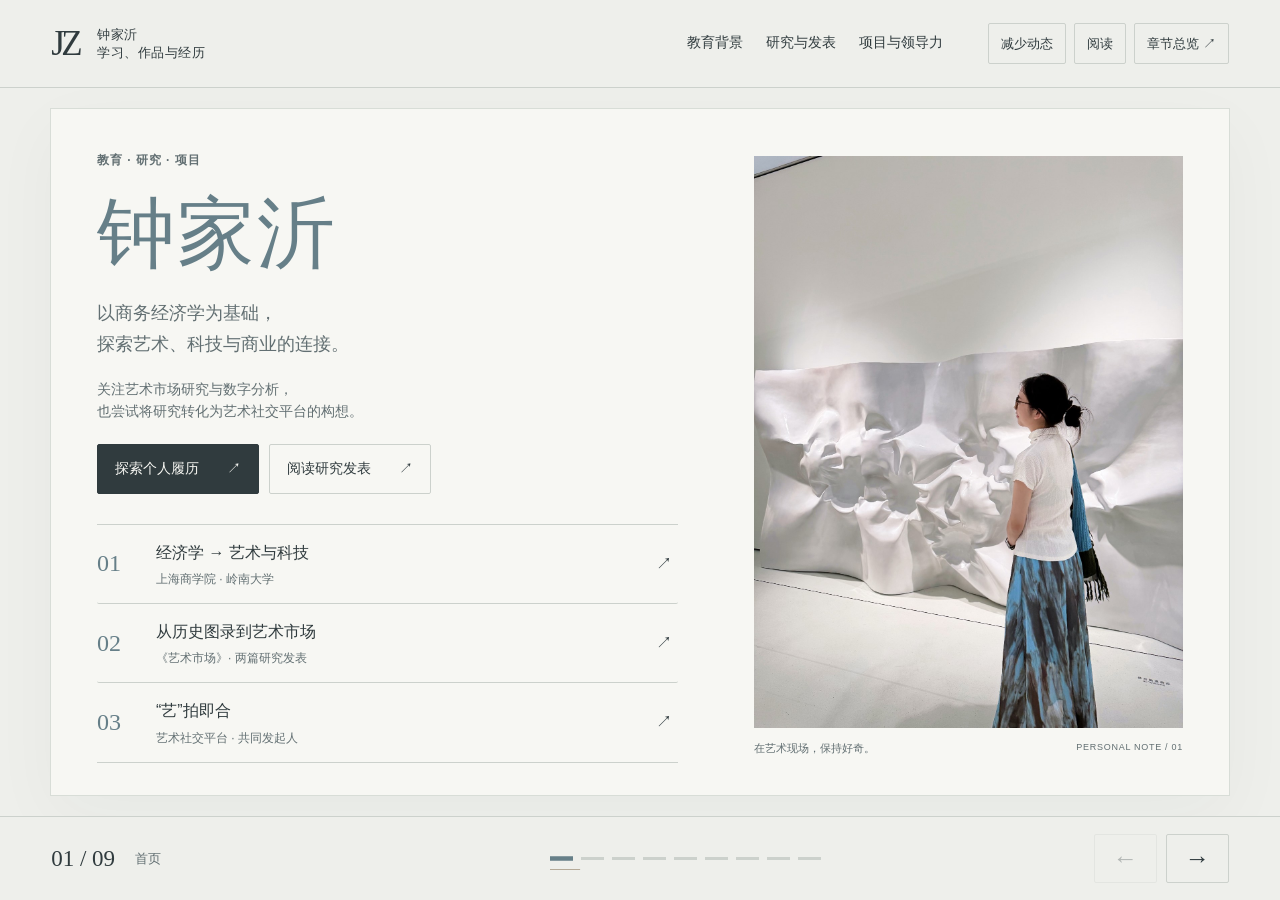
==== commit 5436de12: "Upgrade CV exhibitions, motion and background music" ====
--- a/index.html
+++ b/index.html
@@ -1194,6 +1194,7 @@
     }
   </style>
   <link rel="stylesheet" href="cv-enhancements.css">
+  <link rel="stylesheet" href="cv-exhibition.css">
 </head>
 
 <body class="reading no-js">
@@ -1851,6 +1852,7 @@
       let resizeFrame = 0;
       let scrollFrame = 0;
       let touch = null;
+      let lastCounter = "";
 
       // Each chapter occupies a position on a shared canvas.
       // The camera pans, rotates and zooms between these positions.
@@ -1876,6 +1878,21 @@
         return `scale(1) rotate(${-r}deg) translate(${-x}px, ${-y}px)`;
       };
 
+      // One camera owner. Read the displayed pose before cancelling a journey,
+      // so repeated navigation continues from the exact visible position.
+      function cameraPose(transform) {
+        const m = new DOMMatrixReadOnly(transform === "none" ? undefined : transform);
+        const scale = Math.hypot(m.a, m.b) || 1;
+        return {
+          scale,
+          rotation: Math.atan2(m.b, m.a) * 180 / Math.PI,
+          x: (m.a * m.e + m.b * m.f) / (scale * scale),
+          y: (-m.b * m.e + m.a * m.f) / (scale * scale)
+        };
+      }
+      const cameraTransform = (p) =>
+        `scale(${p.scale}) rotate(${p.rotation}deg) translate(${p.x}px, ${p.y}px)`;
+
       function access() {
         slides.forEach((s, i) => {
           const inactive = !reading && i !== current;
@@ -1889,8 +1906,13 @@
       }
 
       function navigation() {
-        q("#counter").textContent =
-          `${String(current + 1).padStart(2, "0")} / ${String(slides.length).padStart(2, "0")}`;
+        const counter = `${String(current + 1).padStart(2, "0")} / ${String(slides.length).padStart(2, "0")}`;
+        if (lastCounter !== counter) {
+          q("#counter").textContent = counter;
+          document.dispatchEvent(new CustomEvent("cv:progress", {detail:{current}}));
+          lastCounter = counter;
+        }
+        q(".progress-nav").style.setProperty("--chapter-progress", (current + 1) / slides.length);
 
         q("#chapterName").textContent = slides[current].dataset.title;
         q("#previous").disabled = current === 0;
@@ -1932,10 +1954,12 @@
         access();
       }
 
-      function goTo(value, focus = true, immediate = false) {
+      function goTo(value, focus = true, immediate = false, writeHistory = true) {
         const next = clamp(value);
         const previous = current;
-        const from = getComputedStyle(world).transform;
+        if (next === current && animation) return;
+        const from = !reading ? cameraPose(getComputedStyle(world).transform) : null;
+        let duration = 0;
 
         if (animation) animation.cancel();
 
@@ -1944,14 +1968,19 @@
         navigation();
 
         try {
-          history.replaceState(null, "", `#${slides[current].id}`);
+          if (writeHistory) {
+            const hash = `#${slides[current].id}`;
+            if (location.hash !== hash) {
+              history[previous !== current ? "pushState" : "replaceState"](null, "", hash);
+            }
+          }
         } catch (_) {
           // Navigation still works if a local-file browser restricts history.
         }
 
         if (reading) {
           slides[current].scrollIntoView({
-            behavior: reduced ? "auto" : "smooth",
+            behavior: reduced || immediate ? "instant" : "smooth",
             block: "start"
           });
         } else {
@@ -1965,27 +1994,32 @@
             !reduced && !immediate &&
             typeof world.animate === "function"
           ) {
-            const a = poses[previous];
             const b = poses[current];
-
-            const middle =
-              `scale(.86) ` +
-              `rotate(${-(a[2] + b[2]) / 2}deg) ` +
-              `translate(${-(a[0] + b[0]) / 2}px, ` +
-              `${-(a[1] + b[1]) / 2}px)`;
-
+            const destination = {scale: 1, rotation: -b[2], x: -b[0], y: -b[1]};
+            const related = previous >= 4 && previous <= 6 && current >= 4 && current <= 6;
+            const distance = Math.hypot(destination.x - from.x, destination.y - from.y);
+            const wide = related ? .94 : Math.max(.76, .89 - distance / 45000);
+            duration = innerWidth < 820 ? 650 : 980;
+            const ease = "cubic-bezier(.22,1,.36,1)";
             animation = world.animate(
               [
-                { transform: from },
-                { transform: middle, offset: .44 },
-                { transform: to }
+                { transform: cameraTransform(from), offset: 0, easing: "ease-in-out" },
+                { transform: cameraTransform({...from, scale: Math.min(from.scale, wide)}), offset: .18, easing: "cubic-bezier(.45,0,.25,1)" },
+                { transform: cameraTransform({...destination, scale: wide}), offset: .76, easing: ease },
+                { transform: to, offset: 1 }
               ],
-              {
-                duration: innerWidth < 650 ? 520 : 760,
-                easing: "cubic-bezier(.5,0,.2,1)"
+              {duration, easing: "linear"}
+            );
+            const journey = animation;
+            world.classList.add("camera-moving");
+            journey.finished.catch(() => {}).finally(() => {
+              if (animation === journey) {
+                animation = null;
+                world.classList.remove("camera-moving");
               }
-            );
+            });
           }
+          if (!duration) world.classList.remove("camera-moving");
         }
 
         if (focus) {
@@ -1993,12 +2027,12 @@
           heading.setAttribute("tabindex", "-1");
           heading.focus({ preventScroll: true });
         }
-        document.dispatchEvent(new CustomEvent("cv:chapter", {detail:{current,reading,changed:previous!==current}}));
+        document.dispatchEvent(new CustomEvent("cv:chapter", {detail:{current,reading,changed:previous!==current,duration}}));
       }
 
       function motion() {
+        body.classList.toggle("reduced", reduced);
         document.dispatchEvent(new CustomEvent("cv:motion", {detail:{reduced}}));
-        body.classList.toggle("reduced", reduced);
         q("#motion").setAttribute("aria-pressed", String(reduced));
 
         if (animation) animation.cancel();
@@ -2094,7 +2128,7 @@
 
         if (
           e.target.closest(
-            "input, select, textarea, button, a, summary, [contenteditable]"
+            "input, select, textarea, button, a, summary, [contenteditable], [data-cv-interactive]"
           )
         ) return;
 
@@ -2125,7 +2159,7 @@
         if (
           reading ||
           e.touches.length !== 1 ||
-          e.target.closest("button,a,input,select,textarea,summary")
+          e.target.closest("button,a,input,select,textarea,summary,[data-cv-interactive]")
         ) return;
 
         touch = [
@@ -2168,7 +2202,7 @@
           (s) => `#${s.id}` === location.hash
         );
 
-        if (i >= 0) goTo(i, false);
+        if (i >= 0) goTo(i, false, false, false);
       });
 
       addEventListener("scroll", () => {
@@ -2184,9 +2218,14 @@
             (s) => Math.abs(s.getBoundingClientRect().top - edge)
           );
 
+          const previous = current;
           current = distances.indexOf(Math.min(...distances));
           navigation();
           access();
+          if (previous !== current) {
+            history.replaceState(null, "", `#${slides[current].id}`);
+            document.dispatchEvent(new CustomEvent("cv:chapter", {detail:{current,reading,changed:true,duration:0}}));
+          }
         });
       }, { passive: true });
 
@@ -2221,7 +2260,8 @@
 
         const [number, label, note] = houses[key];
 
-        q("#catalogueNumber").textContent = number;
+        if (window.cvSetCatalogueNumber) window.cvSetCatalogueNumber(Number(number));
+        else q("#catalogueNumber").textContent = number;
         q("#catalogueLabel").textContent = label;
         q("#catalogueNote").textContent = note;
 
@@ -2263,5 +2303,6 @@
     })();
   </script>
   <script src="cv-enhancements.js"></script>
+  <script src="cv-exhibition.js"></script>
 </body>
 </html>
--- a/cv-enhancements.css
+++ b/cv-enhancements.css
@@ -77,9 +77,60 @@
 .source-note { font-size: 12px; color: var(--muted); margin-top: 22px; }
 .source-note a { color: var(--blue); }
 .progress-nav button { width: 23px; }
-.scene.active [data-shared="project"] { view-transition-name: project-title; }
-::view-transition-old(root), ::view-transition-new(root) { animation-duration: .25s; }
-::view-transition-group(project-title) { animation-duration: .45s; animation-timing-function: cubic-bezier(.22,.61,.36,1); }
+/* The canvas camera is the only chapter transition; no root cross-fade. */
+#world.camera-moving { will-change: transform; }
+.hero-title .hero-name { display: flex; width: fit-content; }
+.hero-title .hero-name > span { display: inline-block; color: inherit; }
+.pointer-moving { will-change: transform; }
+.portrait-frame img { transform-origin: center; }
+.score-track span, .catalogue-bar { transform-origin: left center; }
+.catalogue-segment { transition: opacity .6s cubic-bezier(.22,1,.36,1), filter .3s ease; }
+#catalogueNumber { font-variant-numeric: tabular-nums; }
+@property --rule-progress {
+  syntax: '<number>';
+  inherits: true;
+  initial-value: 1;
+}
+.education-card { position: relative; border-top-color: transparent; }
+.education-card::before {
+  content: ''; position: absolute; inset: 0 0 auto; height: 1px;
+  background: var(--line); transform: scaleX(var(--rule-progress, 1)); transform-origin: left;
+}
+.project-card, .prototype-figure { transform-style: preserve-3d; }
+.project-card .project-role { display: inline-block; transform: translateZ(9px); }
+.project-card h3 { transform: translateZ(22px); }
+.project-card .project-pillars { transform: translateZ(14px); }
+.project-card .project-entry { transform: translateZ(7px); }
+.publication-card, .prototype-figure {
+  transition: border-color .3s ease, background-color .3s ease, box-shadow .35s ease;
+}
+.publication-link :is(a,button), .source-link, .primary-nav button, .text-button {
+  background-image: linear-gradient(var(--blue), var(--blue));
+  background-size: 0 1px; background-position: left bottom; background-repeat: no-repeat;
+  transition: background-size .35s cubic-bezier(.22,1,.36,1), border-color .3s ease, background-color .3s ease;
+}
+:is(.publication-link a, .publication-link button, .source-link, .primary-nav button, .text-button):is(:hover, :focus-visible) { background-size: 100% 1px; }
+.publication-link :is(a,button) > span, .source-link > span {
+  display: inline-block; transition: transform .3s cubic-bezier(.22,1,.36,1);
+}
+:is(.publication-link a, .publication-link button, .source-link):is(:hover, :focus-visible) > span { transform: translate(4px,-3px); }
+.toolbar button, .segmented button, .contents-grid button {
+  transition: background-color .25s ease, border-color .25s ease, color .25s ease;
+}
+.contents-grid button[aria-current] { border-color: var(--blue); background-color: var(--blue-light); }
+.progress-nav { position: relative; }
+.progress-nav::after {
+  content: ''; position: absolute; left: 0; right: 0; bottom: 0; height: 1px;
+  background: var(--sand); pointer-events: none; transform-origin: left;
+  transform: scaleX(var(--chapter-progress, .111111));
+  transition: transform .65s cubic-bezier(.22,1,.36,1);
+}
+.progress-nav button::before { transition: background-color .35s ease, transform .35s ease; }
+.progress-nav button[aria-current]::before { transform: scaleY(1.5); }
+.progress-nav button:is(:hover, :focus-visible)::before { background: var(--blue); }
+@media (max-width: 820px), (hover: none), (pointer: coarse) {
+  .project-card .project-role, .project-card h3, .project-card .project-pillars, .project-card .project-entry { transform: none; }
+}
 @media (hover: hover) and (pointer: fine) {
   .publication-grid:has(.publication-card:hover) .publication-card:not(:hover) { background: #f5f5f1; }
 }
@@ -133,6 +184,11 @@
   ::view-transition-group(*), ::view-transition-old(*), ::view-transition-new(*) { animation: none !important; }
 }
 .reduced ::view-transition-group(*), .reduced ::view-transition-old(*), .reduced ::view-transition-new(*) { animation: none !important; }
+.reduced .project-card .project-role, .reduced .project-card h3,
+.reduced .project-card .project-pillars, .reduced .project-card .project-entry { transform: none; }
+@media (prefers-reduced-motion: reduce) {
+  .project-card .project-role, .project-card h3, .project-card .project-pillars, .project-card .project-entry { transform: none; }
+}
 @media print {
   .research-tabs, .chapter-actions, .project-entry { display: none !important; }
   .research-panel[hidden] { display: block !important; }
@@ -142,4 +198,7 @@
   .portrait-frame { max-height: 330px; }
   .scene { break-inside: auto; }
   .image-reveal, .reveal-line > span { opacity: 1 !important; transform: none !important; clip-path: none !important; }
-}
+  .motion-item, .pointer-moving, .project-card *, .prototype-figure, .portrait-frame img, .catalogue-bar, .score-track span { transform: none !important; opacity: 1 !important; clip-path: none !important; }
+  .education-card::before { transform: none !important; }
+  .progress-nav::after { display: none; }
+}
--- a/cv-exhibition.css
+++ b/cv-exhibition.css
@@ -0,0 +1,214 @@
+/* V3 exhibition islands: all perspective remains below #world. */
+.v3-ready { --exhibit-ease: cubic-bezier(.22,1,.36,1); }
+.v3-ready button { border-radius: 0; }
+.v3-only { isolation: isolate; }
+.v3-dossier { border-top: 1px solid var(--line); margin-top: 24px; }
+.v3-dossier > summary { display: flex; justify-content: space-between; gap: 18px; padding: 17px 0; cursor: pointer; font-size: 13px; color: var(--blue); list-style: none; }
+.v3-dossier > summary::-webkit-details-marker { display: none; }
+.v3-dossier > summary > span { font-size: 20px; transition: transform .25s ease; }
+.v3-dossier[open] > summary > span { transform: rotate(45deg); }
+.v3-dossier > :not(summary) { margin-top: 14px; }
+.v3-controls { display: flex; align-items: center; gap: 8px; }
+.v3-controls button { min-width: 42px; min-height: 40px; padding: 7px 13px; font-size: 13px; background: var(--panel); }
+.v3-kicker, .v3-gesture-hint { font-size: 11px; color: var(--muted); letter-spacing: .05em; }
+.v3-kicker { margin-bottom: 10px; }
+
+/* An editorial cover surrounding a freestanding three-plane exhibition. */
+.project-cover { display: grid; grid-template-columns: .78fr 1.22fr; column-gap: 30px; align-items: center; }
+.project-title-block { min-width: 0; }
+.project-title-block .eyebrow { margin-bottom: 28px; }
+.project-title-block .project-role { display: block; width: fit-content; font-size: 12px; color: var(--blue); margin-bottom: 10px; }
+.project-title-block h3 { font: 400 clamp(42px,4.3vw,65px)/1.4 var(--serif); letter-spacing: -.045em; margin-bottom: 20px; }
+.project-title-block h2 { font: 400 22px/1.6 var(--serif); margin: 0 0 13px; }
+.project-title-block h2 .reveal-line { display: inline; }
+.project-title-block h2 .reveal-line > span { display: inline; }
+.project-title-block .project-tagline { font: 14px/1.7 var(--sans); color: var(--muted); margin: 0; }
+.project-cover-actions { display: flex; align-items: flex-start; flex-direction: column; gap: 18px; margin-top: 26px; }
+.project-cover-actions .source-link { margin-top: 0; }
+.project-stage { grid-column: 2; grid-row: 1 / 3; position: relative; min-width: 0; height: 420px; background: linear-gradient(155deg,var(--paper),var(--panel) 75%); border: 1px solid var(--line); overflow: hidden; touch-action: pan-y; cursor: grab; }
+.project-stage:active, .product-ring:active { cursor: grabbing; }
+.project-space { position: absolute; inset: 0 0 70px; perspective: 950px; }
+.project-orbit { position: absolute; inset: 0; transform-style: preserve-3d; }
+.project-floor { position: absolute; width: 86%; height: 240px; left: 7%; bottom: -60px; border: 1px solid var(--line); transform: rotateX(72deg); background: repeating-linear-gradient(0deg,transparent 0 46px,var(--line) 47px 48px),repeating-linear-gradient(90deg,transparent 0 46px,var(--line) 47px 48px); opacity: .45; }
+.v3-plane { position: absolute; width: 30%; padding: 7px; background: var(--panel); border: 1px solid var(--line); box-shadow: 9px 18px 25px #303b3e18; backface-visibility: hidden; transition: transform .55s var(--exhibit-ease),border-color .3s ease; }
+.v3-plane img { display: block; width: 100%; height: 190px; object-fit: cover; pointer-events: none; }
+.v3-plane > span { display: block; text-align: left; font-size: 10px; margin-top: 10px; white-space: nowrap; }
+.stage-archive { left: 9%; top: 24%; transform: translateZ(-35px) rotateY(22deg) rotateZ(-8deg); }
+.stage-art { left: 35%; top: 9%; transform: translateZ(35px) rotateY(-8deg) rotateZ(3deg); }
+.stage-platform { left: 62%; top: 27%; transform: translateZ(75px) rotateY(-24deg) rotateZ(7deg); }
+.v3-plane.is-selected { transform: translateZ(115px) rotateY(0deg) rotateZ(0deg) scale(1.05); border-color: var(--blue); }
+.stage-caption { position: absolute; bottom: 55px; left: 18px; right: 18px; margin: 0; font-size: 10px; line-height: 1.7; color: var(--muted); pointer-events: none; }
+.project-stage > .v3-gesture-hint { position: absolute; bottom: 20px; left: 18px; }
+.project-stage > .v3-controls { position: absolute; bottom: 10px; right: 12px; }
+#projects.v3-ready .project-overview { grid-template-columns: 1.1fr .9fr; }
+#projects.v3-ready .project-card { transform: none !important; transform-style: flat; background: var(--paper); padding: 24px; }
+#projects.v3-ready .project-card * { transform: none; }
+#projects.v3-ready .project-overview .leadership { margin-top: 22px; }
+
+/* A four-position orbital selector with the original prose beside it. */
+#platform-design.v3-ready .platform-layout { grid-template-columns: minmax(0,1.65fr) minmax(220px,1fr); gap: 32px; }
+.product-explorer { min-width: 0; }
+.product-ring { position: relative; height: 355px; perspective: 1000px; transform-style: preserve-3d; touch-action: pan-y; cursor: grab; overflow: clip; background: linear-gradient(180deg,var(--panel),var(--paper)); border-bottom: 1px solid var(--line); }
+.product-ring-floor { position: absolute; left: 4%; bottom: 0; width: 92%; height: 100px; border: 1px solid var(--line); border-radius: 50%; transform: rotateX(65deg); opacity: .6; pointer-events: none; }
+.orbit-card { position: absolute; top: 48%; left: 50%; width: 166px; height: 235px; display: flex; flex-direction: column; align-items: stretch; gap: 9px; padding: 13px; background: var(--panel); border: 1px solid var(--line); text-align: left; box-shadow: 0 16px 25px #303b3e12; transform-origin: center; backface-visibility: hidden; }
+.orbit-card.is-selected { border-color: var(--blue); box-shadow: 0 20px 35px #303b3e1c; }
+.orbit-number { font: 15px/1 var(--serif); color: var(--blue); }
+.orbit-media { position: relative; flex: 1; min-height: 0; overflow: hidden; background: var(--paper); pointer-events: none; }
+.orbit-media img { width: 100%; height: 100%; display: block; object-fit: cover; object-position: top center; }
+.orbit-card > strong { font: 12px/1 var(--sans); letter-spacing: .06em; }
+.orbit-card > span:last-child { font: 11px/1.3 var(--serif); }
+.connection-study { position: absolute; inset: 12px; background: linear-gradient(32deg,transparent 49%,var(--line) 50%,transparent 51%),linear-gradient(-38deg,transparent 49%,var(--line) 50%,transparent 51%),linear-gradient(90deg,transparent 49%,var(--line) 50%,transparent 51%); }
+.connection-study i { position: absolute; width: 16px; height: 16px; border-radius: 50%; border: 1px solid var(--blue); background: var(--blue-light); }
+.connection-study i:nth-child(1) { top: 5%; left: 5%; }.connection-study i:nth-child(2) { top: 5%; right: 5%; }.connection-study i:nth-child(3) { top: 45%; left: 45%; }.connection-study i:nth-child(4) { bottom: 5%; left: 5%; }.connection-study i:nth-child(5) { bottom: 5%; right: 5%; }
+.media-note { position: absolute; bottom: 0; left: 0; right: 0; background: var(--paper); font-size: 9px; text-align: center; }
+.product-explorer > .v3-controls { justify-content: flex-end; margin-top: 10px; }
+.module-status { margin-right: auto; font: 20px/1.3 var(--serif); color: var(--blue); font-variant-numeric: tabular-nums; }
+.module-switcher { display: flex; gap: 4px; margin-top: 14px; }
+.module-tab { flex: 1; padding: 9px 5px; font-size: 11px; text-align: left; border: 0; border-bottom: 1px solid var(--line); }
+.module-tab span { display: block; font-size: 9px; margin-top: 4px; letter-spacing: .035em; }
+.module-tab[aria-selected="true"] { border-bottom: 2px solid var(--blue); background: var(--blue-light); }
+#platform-design.v3-ready .feature-grid { display: block; align-self: center; }
+#platform-design.v3-ready .feature-card { padding: 28px 22px; border: 0; border-left: 1px solid var(--line); background: transparent; }
+.presentation #platform-design.v3-ready .feature-card:not(.is-current) { display: none; }
+#platform-design.v3-ready .feature-card h3 { font-size: 29px; line-height: 1.5; margin-bottom: 22px; }
+#platform-design.v3-ready .feature-card p { font-size: 15px; line-height: 2; }
+#platform-design.v3-ready .prototype-figure { max-width: 340px; margin: 0 auto; }
+
+/* A facsimile book, with a static document viewer on touch/low-motion devices. */
+#research.v3-ready .research-layout { grid-template-columns: minmax(0,1.45fr) minmax(270px,1fr); gap: 32px; }
+.catalogue-exhibit { margin-bottom: 22px; }
+.catalogue-viewport { position: relative; height: 340px; border: 1px solid var(--line); background: var(--paper); overflow: hidden; touch-action: pan-y; cursor: grab; }
+.catalogue-canvas { display: none; position: absolute; inset: 0; width: 100%; height: 100%; }
+.catalogue-viewport.webgl-ready:not(.show-fallback) .catalogue-canvas { display: block; }
+.catalogue-viewport.webgl-ready:not(.show-fallback) .catalogue-fallback { visibility: hidden; }
+.catalogue-fallback { height: 100%; display: flex; justify-content: center; align-items: center; gap: 10px; padding: 22px 25px 38px; }
+.catalogue-fallback img { display: block; width: auto; height: 100%; max-width: 48%; object-fit: contain; box-shadow: 4px 9px 18px #303b3e1a; }
+.catalogue-fallback img[hidden] { display: none; }
+.catalogue-mode { position: absolute; bottom: 10px; left: 12px; right: 12px; font-size: 10px; text-align: center; color: var(--muted); pointer-events: none; }
+.catalogue-exhibit > .v3-controls { margin-top: 10px; }
+.catalogue-open { margin-right: auto; }
+.fallback-view .catalogue-turn { display: none; }
+.catalogue-hotspots { display: grid; grid-template-columns: repeat(3,1fr); gap: 6px; margin-top: 14px; }
+.catalogue-hotspot { padding: 10px 8px; text-align: left; font: 12px var(--serif); color: var(--blue); border-color: var(--line); }
+.catalogue-hotspot > span { display: block; margin-top: 6px; font: 11px var(--sans); color: var(--ink); }
+.catalogue-hotspot[aria-pressed="true"] { background: var(--blue-light); border-color: var(--blue); }
+.catalogue-source { font-size: 11px; color: var(--blue); margin: 12px 0 6px; }
+.catalogue-disclosure { font-size: 10px; color: var(--muted); line-height: 1.8; margin: 0; }
+#research.v3-ready .research-tabs { margin-bottom: 16px; }
+#research.v3-ready .research-panel h3 { font-size: 24px; }
+.research-reading { min-width: 0; }
+.research-reading .chart-panel { padding: 17px; margin-top: 22px; }
+.research-reading .chart-panel h3 { font-size: 16px; margin-bottom: 6px; }
+.research-reading .chart-panel > .small, .research-reading .chart-note { font-size: 11px; margin-bottom: 8px; line-height: 1.7; }
+.research-reading .segmented { margin: 12px 0; }
+.research-reading .segmented button { padding: 6px 8px; font-size: 11px; }
+.research-reading #catalogueNumber { font-size: 42px; margin: 10px 0 5px; }
+.research-reading #catalogueLabel { font-size: 11px; margin-bottom: 12px; }
+.research-reading .catalogue-bar { height: 70px; }
+.research-reading .catalogue-segment strong { font-size: 24px; }
+.research-reading .catalogue-segment small, .research-reading .catalogue-segment span { font-size: 10px; }
+.research-reading .data-details { font-size: 11px; }
+.archive-originals > .source-link { margin-top: 0; }
+
+/* Three raised nodes on a connected, tilted plane; details remain normal HTML. */
+.route-explorer { display: grid; grid-template-columns: minmax(0,1.35fr) minmax(250px,1fr); align-items: center; gap: 35px; margin: 20px 0 28px; }
+.route-stage { position: relative; height: 330px; border-bottom: 1px solid var(--line); background: linear-gradient(var(--panel),var(--paper)); overflow: hidden; }
+.route-stage > .v3-kicker { position: absolute; top: 12px; left: 12px; z-index: 2; }
+.route-perspective { position: absolute; inset: 15px 0 30px; perspective: 900px; }
+.route-plane { position: absolute; inset: 6% 3%; transform-style: preserve-3d; transform: rotateX(43deg) rotateZ(-13deg); transition: transform .75s var(--exhibit-ease); }
+.route-stage[data-selected="0"] .route-plane { transform: rotateX(43deg) rotateZ(-13deg) translateX(12px); }
+.route-stage[data-selected="2"] .route-plane { transform: rotateX(43deg) rotateZ(-13deg) translateX(-12px); }
+.route-lines { width: 100%; height: 100%; position: absolute; inset: 0; overflow: visible; fill: none; stroke: var(--sand); stroke-width: 2; }
+.route-lines circle { fill: var(--blue-light); stroke: var(--line); }
+.route-node { position: absolute; width: 140px; padding: 15px 10px; transform-style: preserve-3d; background: var(--panel); border: 1px solid var(--line); transform: translate(-50%,-50%) translateZ(22px) rotateZ(13deg) rotateX(-43deg); box-shadow: 12px 18px 0 #e7e2d96b,15px 24px 24px #303b3e12; transition: transform .6s var(--exhibit-ease),border-color .3s ease,box-shadow .6s ease; text-align: left; }
+.route-node:nth-of-type(1) { left: 15%; top: 69%; }.route-node:nth-of-type(2) { left: 50%; top: 49%; }.route-node:nth-of-type(3) { left: 85%; top: 29%; }
+.route-node > span { display: block; font: 25px/1.2 var(--serif); color: var(--blue); margin-bottom: 9px; }
+.route-node > strong { display: block; font: 14px/1.6 var(--serif); white-space: nowrap; }
+.route-node[aria-selected="true"] { transform: translate(-50%,-50%) translateZ(75px) rotateZ(13deg) rotateX(-43deg) scale(1.08); border-color: var(--blue); box-shadow: 12px 35px 0 #e7e2d96b,15px 38px 24px #303b3e18; }
+.route-stage > .v3-controls { position: absolute; left: 12px; right: 12px; bottom: 8px; }
+#platform-model.v3-ready .roadmap-grid { display: block; margin: 0; }
+#platform-model.v3-ready .roadmap-card { background: transparent; border-top: 0; padding: 20px 0 20px 25px; border-left: 1px solid var(--line); border-bottom: 0; }
+.presentation #platform-model.v3-ready .roadmap-card:not(.is-current) { display: none; }
+#platform-model.v3-ready .roadmap-card h3 { font-size: 30px; line-height: 1.5; }
+#platform-model.v3-ready .roadmap-card p { font-size: 15px; line-height: 2; }
+#platform-model.v3-ready .model-grid { gap: 25px; }
+#platform-model.v3-ready .model-grid .v3-dossier { margin: 0; }
+
+.reading .v3-only { display: none !important; }
+.reading .project-cover { display: block; }
+.reading .project-title-block h3 { font-size: 45px; }
+.reading #platform-design.v3-ready .platform-layout { grid-template-columns: 1fr 1fr; }
+.reading #platform-design.v3-ready .feature-card { display: block; margin-bottom: 18px; }
+.reading #platform-design.v3-ready .feature-grid { align-self: start; }
+.reading .project-cover-actions { flex-direction: row; align-items: center; }
+.reading .project-explore { display: none; }
+.reading #research.v3-ready .research-layout { grid-template-columns: 1.15fr .85fr; }
+.reading .research-reading .chart-panel { margin-top: 28px; }
+.reading .route-explorer { display: block; }
+.reading #platform-model.v3-ready .roadmap-grid { display: grid; }
+.reading #platform-model.v3-ready .roadmap-card { display: block; border-left: 0; border-top: 2px solid var(--blue); padding: 22px; background: var(--paper); }
+@media (max-width: 1050px) {
+  .project-cover { grid-template-columns: .8fr 1.2fr; gap: 20px; }
+  .project-title-block h3 { font-size: 43px; }
+  .project-stage { height: 385px; }
+  .v3-plane img { height: 155px; }
+  .project-stage > .v3-gesture-hint { display: none; }
+  .orbit-card { width: 144px; height: 215px; }
+  #platform-design.v3-ready .platform-layout { gap: 20px; grid-template-columns: minmax(0,1.4fr) minmax(200px,1fr); }
+  .route-explorer { gap: 22px; grid-template-columns: minmax(0,1.25fr) minmax(220px,1fr); }
+  .route-node { width: 112px; padding: 13px 8px; }
+  .route-node > strong { font-size: 12px; }
+}
+@media (max-width: 820px) {
+  .project-cover { display: flex; flex-direction: column; align-items: stretch; gap: 22px; }
+  .project-title-block .eyebrow { margin-bottom: 20px; }
+  .project-title-block h3 { font-size: 48px; margin-bottom: 10px; }
+  .project-title-block h2 { font-size: 19px; }
+  .project-stage { height: 355px; }
+  .project-cover-actions { margin-top: 0; }
+  .v3-plane img { height: 175px; }
+  #projects.v3-ready .project-overview, #platform-design.v3-ready .platform-layout, .reading #platform-design.v3-ready .platform-layout { grid-template-columns: 1fr; }
+  .product-ring { height: 330px; }
+  #platform-design.v3-ready .feature-card { padding: 20px 0; border-left: 0; border-top: 1px solid var(--line); }
+  #platform-design.v3-ready .feature-card h3 { font-size: 27px; margin-bottom: 12px; }
+  .module-tab { min-height: 44px; }
+  .reading .project-cover-actions { flex-direction: column; align-items: flex-start; }
+  #research.v3-ready .research-layout, .reading #research.v3-ready .research-layout, .route-explorer { grid-template-columns: 1fr; }
+  .catalogue-viewport { height: 320px; }
+  .route-stage { height: 290px; }
+  #platform-model.v3-ready .roadmap-card { padding: 15px 0; border-left: 0; border-top: 1px solid var(--line); }
+  .reading #platform-model.v3-ready .roadmap-grid { grid-template-columns: 1fr; }
+}
+@media (max-width: 480px) {
+  .project-stage { height: 310px; }
+  .v3-plane img { height: 140px; }
+  .v3-plane { padding: 5px; width: 31%; }
+  .v3-plane > span { font-size: 8px; }
+  .project-space { perspective: 850px; }
+  .stage-platform { left: 61%; }
+  .project-stage > .v3-controls button { min-width: 38px; }
+  .orbit-card { width: 126px; height: 204px; padding: 10px; }
+  .product-ring { height: 320px; perspective: 1200px; }
+  .catalogue-viewport { height: 290px; }
+  .catalogue-exhibit > .v3-controls { gap: 5px; }
+  .catalogue-exhibit > .v3-controls button { padding: 7px 9px; min-width: 35px; }
+  .catalogue-hotspot { padding: 10px 5px; }
+  .catalogue-hotspot > span { font-size: 10px; }
+  .route-node { width: 93px; padding: 12px 6px; }
+  .route-node > strong { font-size: 11px; }
+  .route-node > span { font-size: 22px; }
+  .route-perspective { inset: 25px 0 30px; }
+}
+@media print {
+  .v3-only, .project-explore, .v3-dossier > summary { display: none !important; }
+  .project-cover { display: block; }
+  .project-title-block h3 { font-size: 40px; }
+  .v3-dossier { border: 0; }
+  .v3-dossier > :not(summary) { display: block !important; }
+  #platform-design.v3-ready .platform-layout { display: block; }
+  #platform-design.v3-ready .feature-card { display: block !important; padding: 15px 0; border-left: 0; }
+  .project-card *, .project-title-block * { transform: none !important; }
+  #research.v3-ready .research-layout, .route-explorer { display: block; }
+  #platform-model.v3-ready .roadmap-card { display: block !important; padding: 15px 0; border-left: 0; }
+  #platform-model.v3-ready .model-grid { display: block; }
+}
